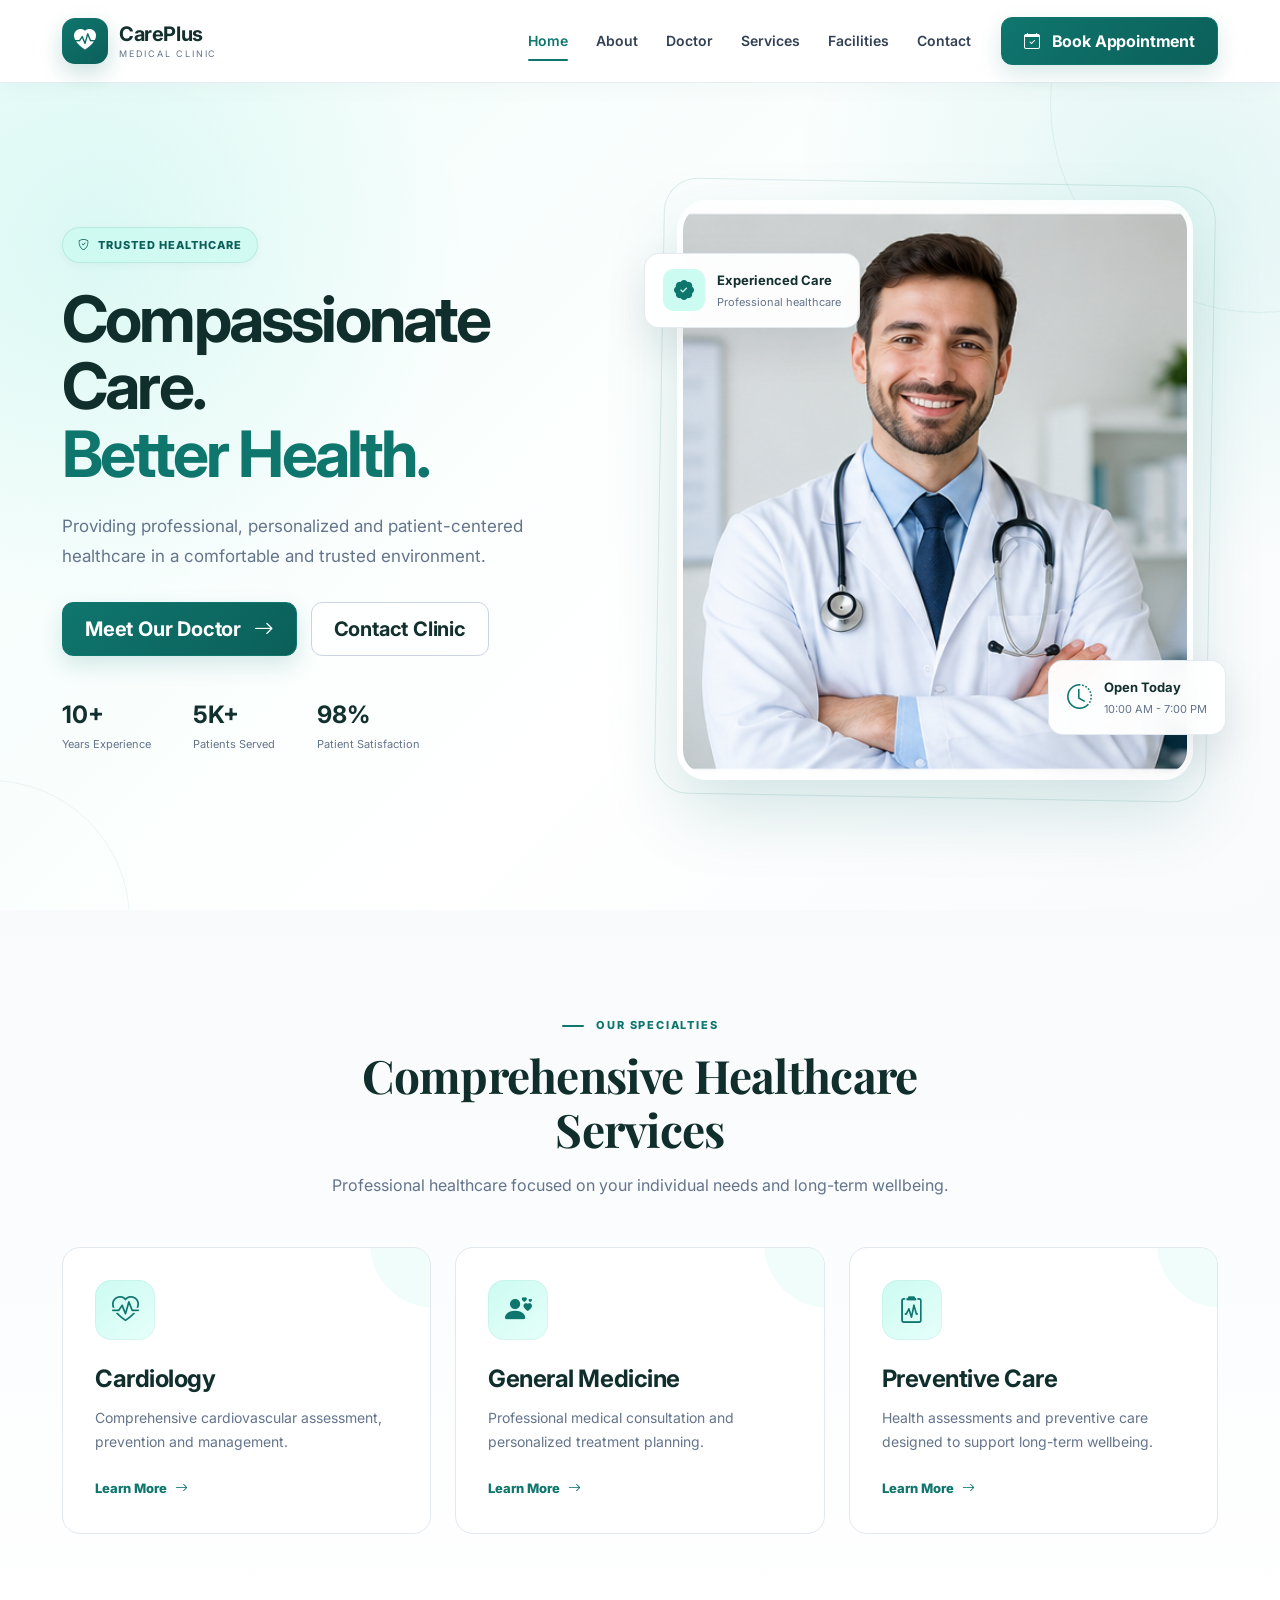
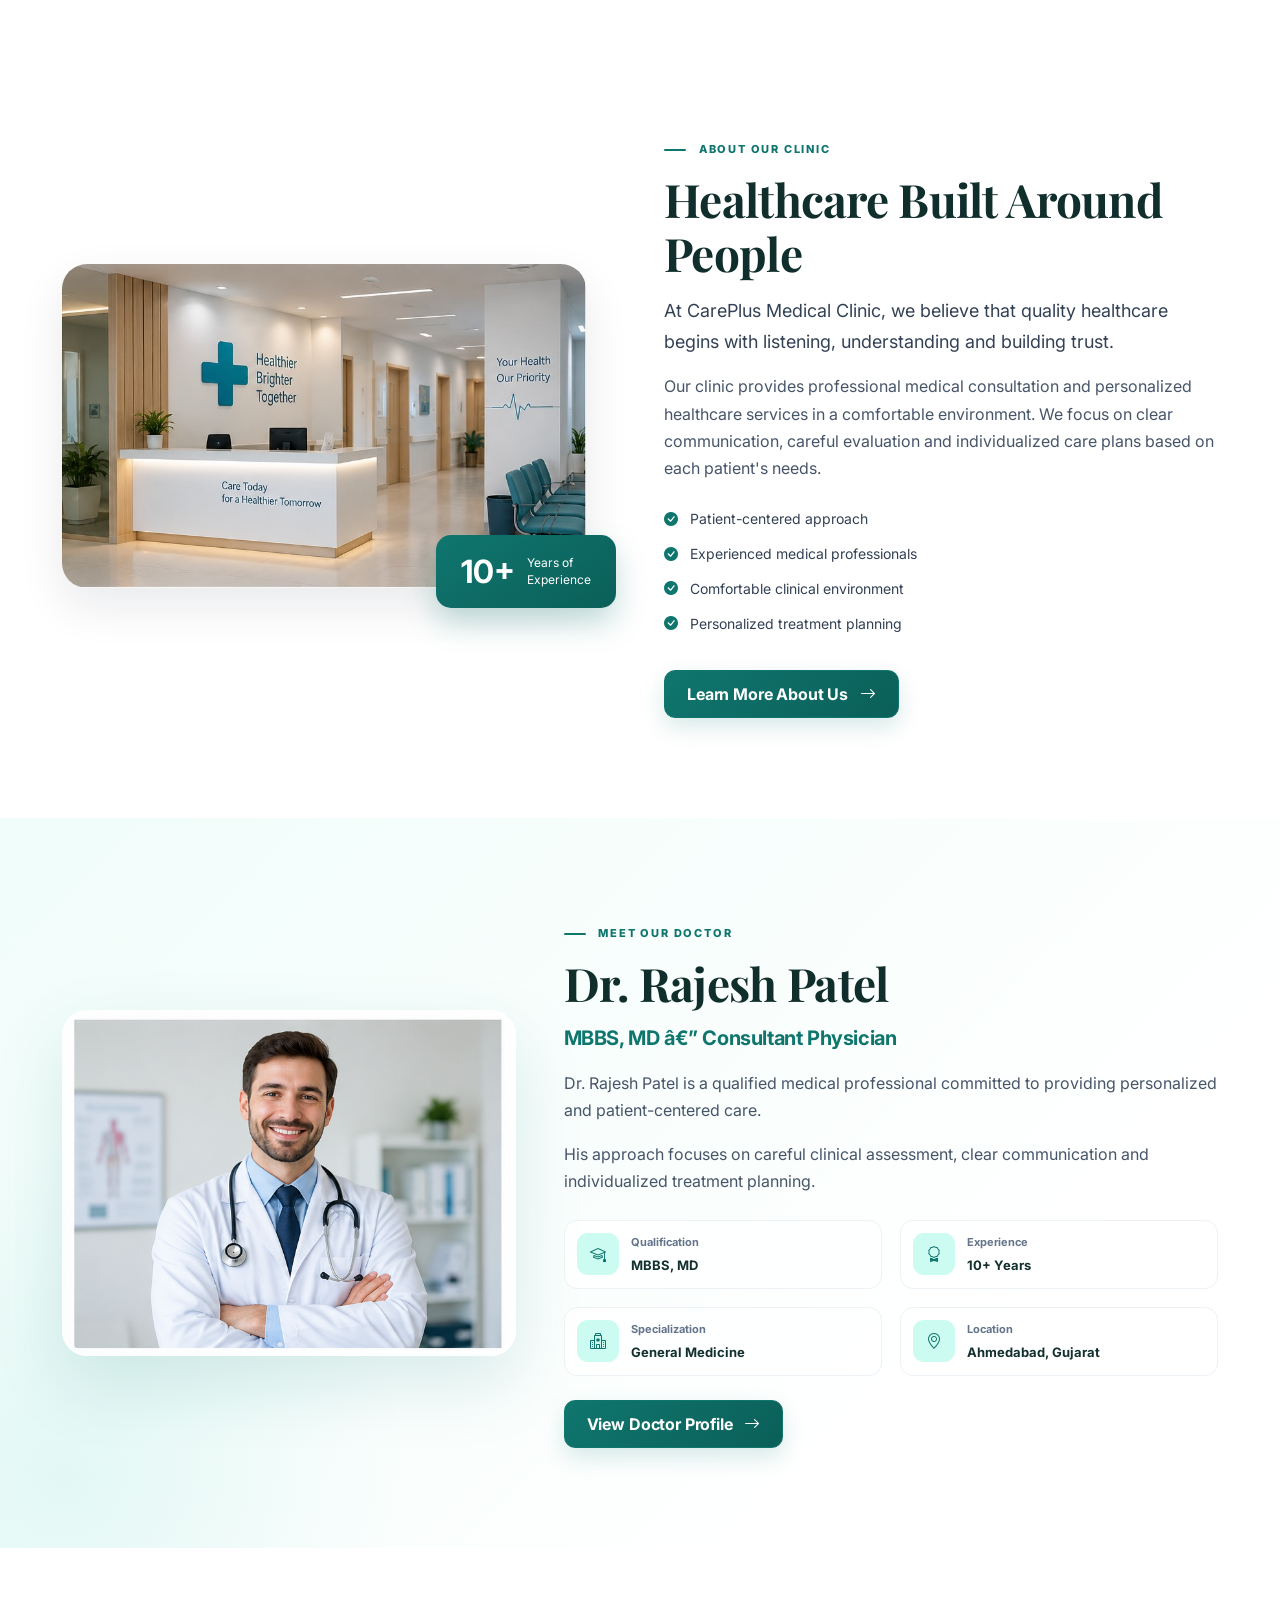
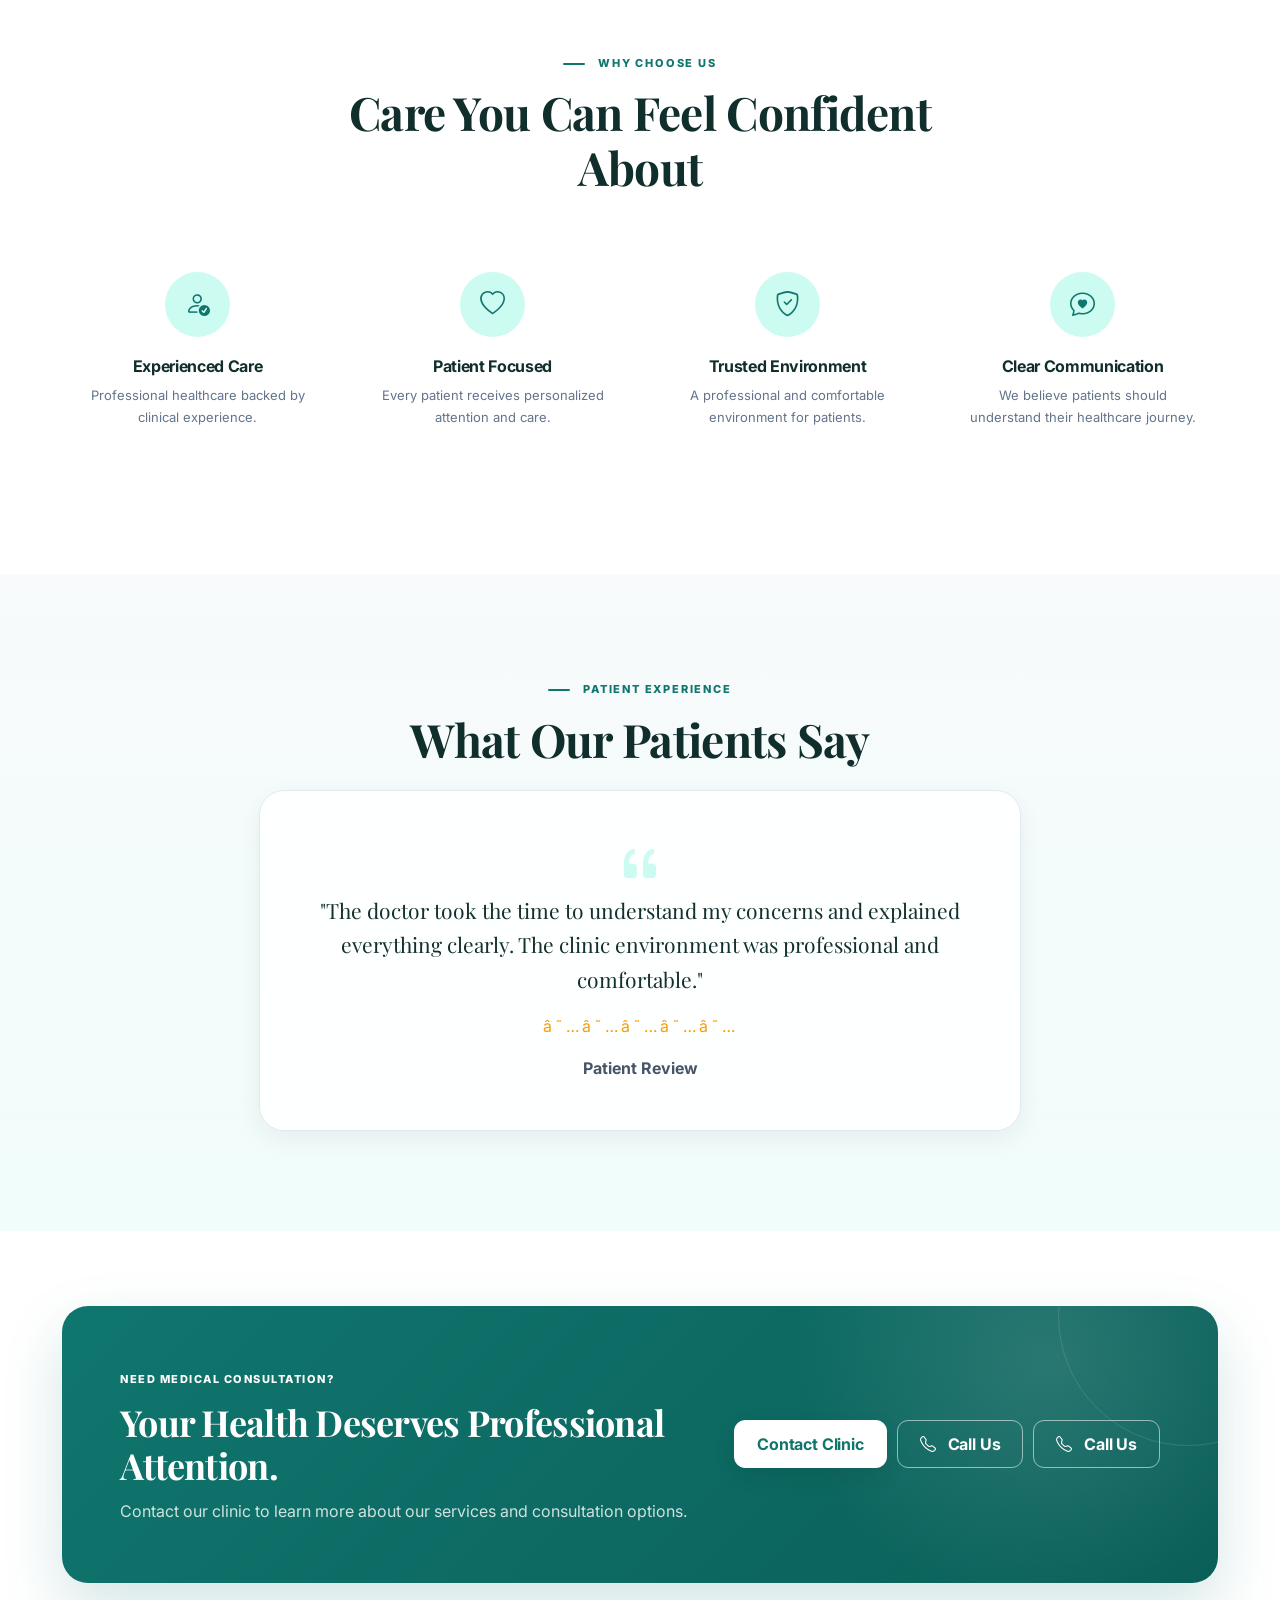
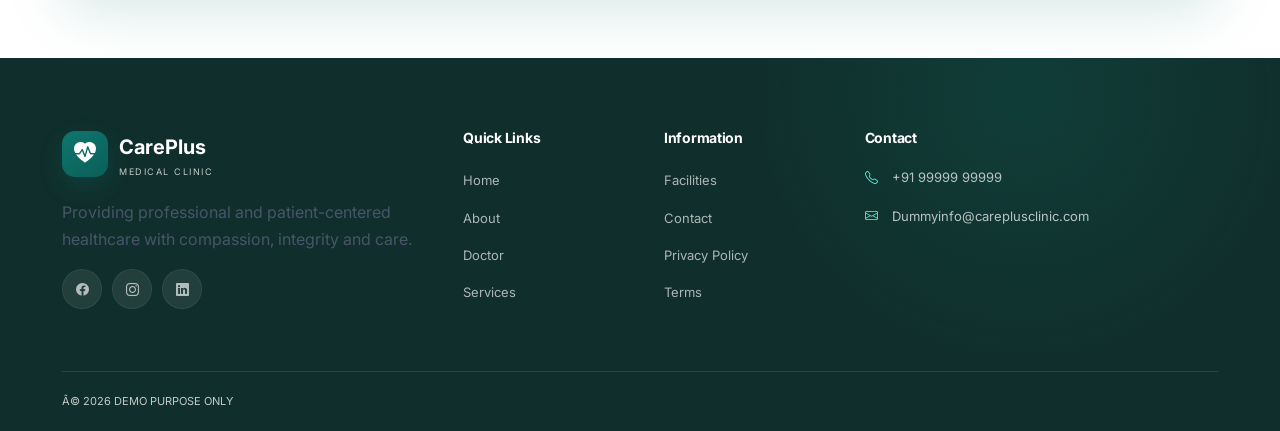
==== index.html @ 5ccd73b4 "Initial CarePlus clinic website" ====
﻿<!DOCTYPE html>
<html lang="en">
<head>
    <meta charset="UTF-8">
    <meta name="viewport" content="width=device-width, initial-scale=1.0">

    <title>CarePlus Clinic | Trusted Healthcare</title>

    <meta name="description"
          content="CarePlus Clinic provides professional, compassionate and patient-centered healthcare services.">

    <link rel="icon" href="images/favicon.png">
<link rel="stylesheet" href="css/style.css">
    <!-- Bootstrap -->
    <link href="https://cdn.jsdelivr.net/npm/bootstrap@5.3.3/dist/css/bootstrap.min.css"
          rel="stylesheet">

    <!-- Bootstrap Icons -->
    <link href="https://cdn.jsdelivr.net/npm/bootstrap-icons@1.11.3/font/bootstrap-icons.css"
          rel="stylesheet">

    <!-- Google Font -->
    <link rel="preconnect" href="https://fonts.googleapis.com">
    <link rel="preconnect" href="https://fonts.gstatic.com" crossorigin>

    <link href="https://fonts.googleapis.com/css2?family=Inter:wght@400;500;600;700;800&family=Playfair+Display:wght@500;600;700&display=swap"
          rel="stylesheet">

    <link rel="stylesheet" href="css/style.css">
</head>

<body>

<!-- ================= HEADER ================= -->

<header class="main-header">

    <nav class="navbar navbar-expand-lg navbar-light">

        <div class="container">

            <a class="navbar-brand d-flex align-items-center" href="index.html">

                <div class="brand-icon">
                    <i class="bi bi-heart-pulse-fill"></i>
                </div>

                <div class="brand-text">
                    <strong>CarePlus</strong>
                    <span>Medical Clinic</span>
                </div>

            </a>

            <button class="navbar-toggler"
                    type="button"
                    data-bs-toggle="collapse"
                    data-bs-target="#mainNavigation">

                <span class="navbar-toggler-icon"></span>

            </button>

            <div class="collapse navbar-collapse" id="mainNavigation">

                <ul class="navbar-nav ms-auto align-items-lg-center">

                    <li class="nav-item">
                        <a class="nav-link active" href="index.html">Home</a>
                    </li>

                    <li class="nav-item">
                        <a class="nav-link" href="about/about.html">About</a>
                    </li>

                    <li class="nav-item">
                        <a class="nav-link" href="doctor/doctor.html">Doctor</a>
                    </li>

                    <li class="nav-item">
                        <a class="nav-link" href="services/services.html">Services</a>
                    </li>

                    <li class="nav-item">
                        <a class="nav-link" href="facilities/facilities.html">Facilities</a>
                    </li>

                    <li class="nav-item">
                        <a class="nav-link" href="contact/contact.html">Contact</a>
                    </li>

                    <li class="nav-item ms-lg-3 mt-3 mt-lg-0">

                        <a href="contact/contact.html"
                           class="btn btn-primary-custom">

                            <i class="bi bi-calendar-check me-2"></i>
                            Book Appointment

                        </a>

                    </li>

                </ul>

            </div>

        </div>

    </nav>

</header>


<!-- ================= HERO ================= -->

<section class="hero-section">

    <div class="container">

        <div class="row align-items-center">

            <div class="col-lg-6">

                <div class="hero-content">

                    <span class="hero-label">
                        <i class="bi bi-shield-check me-2"></i>
                        Trusted Healthcare
                    </span>

                    <h1>
                        Compassionate Care.
                        <span>Better Health.</span>
                    </h1>

                    <p>
                        Providing professional, personalized and
                        patient-centered healthcare in a comfortable
                        and trusted environment.
                    </p>

                    <div class="hero-buttons">

                        <a href="doctor/doctor.html"
                           class="btn btn-primary-custom btn-lg">

                            Meet Our Doctor
                            <i class="bi bi-arrow-right ms-2"></i>

                        </a>

                        <a href="contact/contact.html"
                           class="btn btn-outline-custom btn-lg">

                            Contact Clinic

                        </a>

                    </div>

                    <div class="hero-trust">

                        <div>
                            <strong>10+</strong>
                            <span>Years Experience</span>
                        </div>

                        <div>
                            <strong>5K+</strong>
                            <span>Patients Served</span>
                        </div>

                        <div>
                            <strong>98%</strong>
                            <span>Patient Satisfaction</span>
                        </div>

                    </div>

                </div>

            </div>


            <div class="col-lg-6">

                <div class="hero-image-wrapper">

                    <img src="images/doctor.png"
                         alt="Doctor"
                         class="hero-doctor-image">

                    <div class="floating-card floating-card-one">

                        <div class="floating-icon">
                            <i class="bi bi-patch-check-fill"></i>
                        </div>

                        <div>
                            <strong>Experienced Care</strong>
                            <small>Professional healthcare</small>
                        </div>

                    </div>


                    <div class="floating-card floating-card-two">

                        <i class="bi bi-clock-history"></i>

                        <div>
                            <strong>Open Today</strong>
                            <small>10:00 AM - 7:00 PM</small>
                        </div>

                    </div>

                </div>

            </div>

        </div>

    </div>

</section>


<!-- ================= SPECIALTIES ================= -->

<section class="section-padding bg-light-custom">

    <div class="container">

        <div class="section-heading text-center">

            <span class="section-label">
                OUR SPECIALTIES
            </span>

            <h2>
                Comprehensive Healthcare Services
            </h2>

            <p>
                Professional healthcare focused on your individual
                needs and long-term wellbeing.
            </p>

        </div>


        <div class="row g-4 mt-4">

            <div class="col-md-6 col-lg-4">

                <div class="service-card">

                    <div class="service-icon">
                        <i class="bi bi-heart-pulse"></i>
                    </div>

                    <h4>Cardiology</h4>

                    <p>
                        Comprehensive cardiovascular assessment,
                        prevention and management.
                    </p>

                    <a href="services/services.html">
                        Learn More
                        <i class="bi bi-arrow-right"></i>
                    </a>

                </div>

            </div>


            <div class="col-md-6 col-lg-4">

                <div class="service-card">

                    <div class="service-icon">
                        <i class="bi bi-person-hearts"></i>
                    </div>

                    <h4>General Medicine</h4>

                    <p>
                        Professional medical consultation and
                        personalized treatment planning.
                    </p>

                    <a href="services/services.html">
                        Learn More
                        <i class="bi bi-arrow-right"></i>
                    </a>

                </div>

            </div>


            <div class="col-md-6 col-lg-4">

                <div class="service-card">

                    <div class="service-icon">
                        <i class="bi bi-clipboard2-pulse"></i>
                    </div>

                    <h4>Preventive Care</h4>

                    <p>
                        Health assessments and preventive care
                        designed to support long-term wellbeing.
                    </p>

                    <a href="services/services.html">
                        Learn More
                        <i class="bi bi-arrow-right"></i>
                    </a>

                </div>

            </div>

        </div>

    </div>

</section>


<!-- ================= ABOUT ================= -->

<section class="section-padding">

    <div class="container">

        <div class="row align-items-center g-5">

            <div class="col-lg-6">

                <div class="about-image-wrapper">

                    <img src="images/clinic.jpg"
                         alt="Clinic"
                         class="img-fluid rounded-custom">

                    <div class="experience-box">

                        <strong>10+</strong>

                        <span>
                            Years of
                            <br>
                            Experience
                        </span>

                    </div>

                </div>

            </div>


            <div class="col-lg-6">

                <span class="section-label">
                    ABOUT OUR CLINIC
                </span>

                <h2 class="section-title">
                    Healthcare Built Around
                    <span>People</span>
                </h2>

                <p class="lead-text">

                    At CarePlus Medical Clinic, we believe that
                    quality healthcare begins with listening,
                    understanding and building trust.

                </p>

                <p>

                    Our clinic provides professional medical
                    consultation and personalized healthcare
                    services in a comfortable environment.

                    We focus on clear communication, careful
                    evaluation and individualized care plans
                    based on each patient's needs.

                </p>


                <div class="check-list">

                    <div>
                        <i class="bi bi-check-circle-fill"></i>
                        Patient-centered approach
                    </div>

                    <div>
                        <i class="bi bi-check-circle-fill"></i>
                        Experienced medical professionals
                    </div>

                    <div>
                        <i class="bi bi-check-circle-fill"></i>
                        Comfortable clinical environment
                    </div>

                    <div>
                        <i class="bi bi-check-circle-fill"></i>
                        Personalized treatment planning
                    </div>

                </div>


                <a href="about/about.html"
                   class="btn btn-primary-custom mt-4">

                    Learn More About Us

                    <i class="bi bi-arrow-right ms-2"></i>

                </a>

            </div>

        </div>

    </div>

</section>


<!-- ================= DOCTOR ================= -->

<section class="section-padding doctor-home-section">

    <div class="container">

        <div class="row align-items-center g-5">

            <div class="col-lg-5">

                <img src="images/doctor.png"
                     alt="Doctor"
                     class="doctor-main-image">

            </div>


            <div class="col-lg-7">

                <span class="section-label">
                    MEET OUR DOCTOR
                </span>

                <h2 class="section-title">
                    Dr. Rajesh Patel
                </h2>

                <h5 class="doctor-designation">
                    MBBS, MD â€” Consultant Physician
                </h5>

                <p>

                    Dr. Rajesh Patel is a qualified medical
                    professional committed to providing
                    personalized and patient-centered care.

                </p>

                <p>

                    His approach focuses on careful clinical
                    assessment, clear communication and
                    individualized treatment planning.

                </p>


                <div class="doctor-info-grid">

                    <div>
                        <i class="bi bi-mortarboard"></i>

                        <div>
                            <strong>Qualification</strong>
                            <span>MBBS, MD</span>
                        </div>

                    </div>


                    <div>
                        <i class="bi bi-award"></i>

                        <div>
                            <strong>Experience</strong>
                            <span>10+ Years</span>
                        </div>

                    </div>


                    <div>
                        <i class="bi bi-hospital"></i>

                        <div>
                            <strong>Specialization</strong>
                            <span>General Medicine</span>
                        </div>

                    </div>


                    <div>
                        <i class="bi bi-geo-alt"></i>

                        <div>
                            <strong>Location</strong>
                            <span>Ahmedabad, Gujarat</span>
                        </div>

                    </div>

                </div>


                <a href="doctor/doctor.html"
                   class="btn btn-primary-custom mt-4">

                    View Doctor Profile

                    <i class="bi bi-arrow-right ms-2"></i>

                </a>

            </div>

        </div>

    </div>

</section>


<!-- ================= WHY CHOOSE US ================= -->

<section class="section-padding">

    <div class="container">

        <div class="section-heading text-center">

            <span class="section-label">
                WHY CHOOSE US
            </span>

            <h2>
                Care You Can Feel Confident About
            </h2>

        </div>


        <div class="row g-4 mt-4">

            <div class="col-md-6 col-lg-3">

                <div class="feature-card">

                    <div class="feature-icon">
                        <i class="bi bi-person-check"></i>
                    </div>

                    <h5>Experienced Care</h5>

                    <p>
                        Professional healthcare backed by
                        clinical experience.
                    </p>

                </div>

            </div>


            <div class="col-md-6 col-lg-3">

                <div class="feature-card">

                    <div class="feature-icon">
                        <i class="bi bi-heart"></i>
                    </div>

                    <h5>Patient Focused</h5>

                    <p>
                        Every patient receives personalized
                        attention and care.
                    </p>

                </div>

            </div>


            <div class="col-md-6 col-lg-3">

                <div class="feature-card">

                    <div class="feature-icon">
                        <i class="bi bi-shield-check"></i>
                    </div>

                    <h5>Trusted Environment</h5>

                    <p>
                        A professional and comfortable
                        environment for patients.
                    </p>

                </div>

            </div>


            <div class="col-md-6 col-lg-3">

                <div class="feature-card">

                    <div class="feature-icon">
                        <i class="bi bi-chat-heart"></i>
                    </div>

                    <h5>Clear Communication</h5>

                    <p>
                        We believe patients should understand
                        their healthcare journey.
                    </p>

                </div>

            </div>

        </div>

    </div>

</section>


<!-- ================= TESTIMONIAL ================= -->

<section class="testimonial-section section-padding">

    <div class="container">

        <div class="section-heading text-center">

            <span class="section-label">
                PATIENT EXPERIENCE
            </span>

            <h2>
                What Our Patients Say
            </h2>

        </div>


        <div class="row justify-content-center mt-4">

            <div class="col-lg-8">

                <div class="testimonial-card text-center">

                    <div class="quote-icon">
                        <i class="bi bi-quote"></i>
                    </div>

                    <p>

                        "The doctor took the time to understand
                        my concerns and explained everything
                        clearly. The clinic environment was
                        professional and comfortable."

                    </p>

                    <div class="stars">
                        â˜…â˜…â˜…â˜…â˜…
                    </div>

                    <strong>Patient Review</strong>

                </div>

            </div>

        </div>

    </div>

</section>


<!-- ================= CTA ================= -->

<section class="cta-section">

    <div class="container">

        <div class="cta-box">

            <div>

                <span>
                    NEED MEDICAL CONSULTATION?
                </span>

                <h2>
                    Your Health Deserves
                    Professional Attention.
                </h2>

                <p>
                    Contact our clinic to learn more about
                    our services and consultation options.
                </p>

            </div>


            <div class="cta-buttons">

                <a href="contact/contact.html"
                   class="btn btn-white">

                    Contact Clinic

                </a>

                <a href="tel:+91 9408782780"
                   class="btn btn-outline-white">

                    <i class="bi bi-telephone me-2"></i>

                    Call Us

                </a>
                  <a href="tel:+91 8128853062"
                   class="btn btn-outline-white">

                    <i class="bi bi-telephone me-2"></i>

                    Call Us

                </a>

            </div>

        </div>

    </div>

</section>


<!-- ================= FOOTER ================= -->

<footer class="footer">

    <div class="container">

        <div class="row g-5">

            <div class="col-lg-4">

                <div class="footer-brand">

                    <div class="brand-icon">
                        <i class="bi bi-heart-pulse-fill"></i>
                    </div>

                    <div>
                        <strong>CarePlus</strong>
                        <span>Medical Clinic</span>
                    </div>

                </div>

                <p>

                    Providing professional and
                    patient-centered healthcare with
                    compassion, integrity and care.

                </p>

                <div class="social-links">

                    <a href="#">
                        <i class="bi bi-facebook"></i>
                    </a>

                    <a href="#">
                        <i class="bi bi-instagram"></i>
                    </a>

                    <a href="#">
                        <i class="bi bi-linkedin"></i>
                    </a>

                </div>

            </div>


            <div class="col-6 col-lg-2">

                <h5>Quick Links</h5>

                <ul>

                    <li>
                        <a href="index.html">Home</a>
                    </li>

                    <li>
                        <a href="about/about.html">About</a>
                    </li>

                    <li>
                        <a href="doctor/doctor.html">Doctor</a>
                    </li>

                    <li>
                        <a href="services/services.html">Services</a>
                    </li>

                </ul>

            </div>


            <div class="col-6 col-lg-2">

                <h5>Information</h5>

                <ul>

                    <li>
                        <a href="facilities/facilities.html">Facilities</a>
                    </li>

                    <li>
                        <a href="contact/contact.html">Contact</a>
                    </li>

                    <li>
                        <a href="#">Privacy Policy</a>
                    </li>

                    <li>
                        <a href="#">Terms</a>
                    </li>

                </ul>

            </div>


            <div class="col-lg-4">

                <h5>Contact</h5>

                <div class="footer-contact">

                   

                    <p>
                        <i class="bi bi-telephone"></i>
                        +91 99999 99999
                    </p>

                    <p>
                        <i class="bi bi-envelope"></i>
                        Dummyinfo@careplusclinic.com
                    </p>

                </div>

            </div>

        </div>


        <div class="footer-bottom">

            <span>
                Â© <span id="currentYear"></span>
              DEMO PURPOSE ONLY
            </span>

         

        </div>

    </div>

</footer>


<button id="backToTop"
        class="back-to-top">

    <i class="bi bi-arrow-up"></i>

</button>


<script src="https://cdn.jsdelivr.net/npm/bootstrap@5.3.3/dist/js/bootstrap.bundle.min.js"></script>

<script src="js/main.js"></script>

</body>
</html>
---- css/style.css ----
/* =========================================================
   CAREPLUS MEDICAL CLINIC
   Premium Healthcare Website CSS
   IMPORTANT: Existing HTML IDs and classes are preserved.
   ========================================================= */

:root {
    --primary: #0f766e;
    --primary-dark: #0b5f59;
    --primary-deep: #083f3b;
    --primary-light: #ccfbf1;
    --primary-soft: #f0fdfa;

    --dark: #12302d;
    --heading: #102f2c;
    --text: #475569;
    --muted: #64748b;
    --white: #ffffff;
    --light: #f8fafc;

    --border: #e2e8f0;
    --border-light: #edf2f7;

    --success: #16a34a;
    --warning: #f59e0b;

    --shadow-xs: 0 2px 8px rgba(15, 23, 42, 0.04);
    --shadow-sm: 0 8px 24px rgba(15, 23, 42, 0.06);
    --shadow-md: 0 18px 45px rgba(15, 23, 42, 0.09);
    --shadow-lg: 0 28px 70px rgba(15, 118, 110, 0.14);

    --radius-sm: 12px;
    --radius: 18px;
    --radius-lg: 26px;
    --radius-xl: 32px;

    --transition: 0.3s cubic-bezier(0.22, 1, 0.36, 1);
}

/* =========================================================
   RESET
   ========================================================= */

*,
*::before,
*::after {
    margin: 0;
    padding: 0;
    box-sizing: border-box;
}

html {
    scroll-behavior: smooth;
    scroll-padding-top: 90px;
}

body {
    font-family: "Inter", sans-serif;
    color: var(--text);
    background: var(--white);
    line-height: 1.7;
    overflow-x: hidden;

    /* Elegant healthcare cursor.
       Browser falls back to the normal cursor if unsupported. */
    cursor: url("data:image/svg+xml,%3Csvg xmlns='http://www.w3.org/2000/svg' width='28' height='28' viewBox='0 0 28 28'%3E%3Cpath d='M5 3.5L21.5 15.8L14.4 17.2L18.7 24.2L15.4 26L11 18.7L6.5 24.1Z' fill='%230f766e' stroke='%23ffffff' stroke-width='1.5' stroke-linejoin='round'/%3E%3C/svg%3E") 5 3, auto;
}

body::selection {
    background: var(--primary);
    color: var(--white);
}

::selection {
    background: var(--primary);
    color: var(--white);
}

img {
    max-width: 100%;
    display: block;
}

a {
    text-decoration: none;
    color: inherit;
}

button,
a,
input,
textarea,
select {
    -webkit-tap-highlight-color: transparent;
}

button,
a,
.btn,
.nav-link,
.service-card,
.feature-card,
.social-links a,
.back-to-top,
.floating-card {
    cursor: pointer;
}

p {
    color: var(--text);
}

h1,
h2,
h3,
h4,
h5,
h6 {
    color: var(--heading);
    font-weight: 700;
    letter-spacing: -0.02em;
}

.container {
    max-width: 1180px;
}

.form-control,
.form-select {
    min-height: 50px;
    border: 1px solid var(--border);
    border-radius: 12px;
    padding: 12px 15px;
    color: var(--dark);
    background: #fff;
    box-shadow: var(--shadow-xs);
    transition: border-color var(--transition), box-shadow var(--transition), transform var(--transition);
}

.form-control:focus,
.form-select:focus {
    border-color: rgba(15, 118, 110, 0.65);
    box-shadow: 0 0 0 4px rgba(15, 118, 110, 0.10);
    outline: none;
}

.form-label {
    color: var(--dark);
    font-size: 13px;
    font-weight: 700;
    margin-bottom: 7px;
}

/* =========================================================
   HEADER
   ========================================================= */

.main-header {
    background: rgba(255, 255, 255, 0.90);
    border-bottom: 1px solid rgba(226, 232, 240, 0.8);
    position: sticky;
    top: 0;
    z-index: 1000;
    backdrop-filter: blur(18px);
    -webkit-backdrop-filter: blur(18px);
    box-shadow: 0 4px 24px rgba(15, 23, 42, 0.03);
}

.navbar {
    min-height: 82px;
    padding-top: 10px;
    padding-bottom: 10px;
}

.navbar-brand {
    color: var(--dark);
}

.brand-icon {
    width: 46px;
    height: 46px;
    background: linear-gradient(145deg, var(--primary), var(--primary-dark));
    color: var(--white);
    border-radius: 13px;
    display: flex;
    align-items: center;
    justify-content: center;
    font-size: 22px;
    margin-right: 11px;
    box-shadow: 0 9px 22px rgba(15, 118, 110, 0.22);
    transition: transform var(--transition), box-shadow var(--transition);
}

.navbar-brand:hover .brand-icon {
    transform: translateY(-2px) rotate(-3deg);
    box-shadow: 0 13px 28px rgba(15, 118, 110, 0.28);
}

.brand-text {
    display: flex;
    flex-direction: column;
    line-height: 1.1;
}

.brand-text strong {
    font-size: 20px;
    color: var(--dark);
    letter-spacing: -0.02em;
}

.brand-text span {
    font-size: 9px;
    text-transform: uppercase;
    letter-spacing: 1.8px;
    color: var(--muted);
    margin-top: 4px;
}

.nav-link {
    position: relative;
    color: #334155 !important;
    font-size: 14px;
    font-weight: 600;
    margin: 0 5px;
    padding: 10px 9px !important;
    transition: color var(--transition);
}

.nav-link::after {
    content: "";
    position: absolute;
    left: 9px;
    right: 9px;
    bottom: 2px;
    height: 2px;
    border-radius: 50px;
    background: var(--primary);
    transform: scaleX(0);
    transform-origin: center;
    transition: transform var(--transition);
}

.nav-link:hover,
.nav-link.active {
    color: var(--primary) !important;
}

.nav-link:hover::after,
.nav-link.active::after {
    transform: scaleX(1);
}

.navbar-toggler {
    border: 1px solid var(--border);
    border-radius: 10px;
    padding: 8px 10px;
    box-shadow: none !important;
}

.navbar-toggler:focus {
    box-shadow: 0 0 0 4px rgba(15, 118, 110, 0.10) !important;
}

/* =========================================================
   BUTTONS
   ========================================================= */

.btn {
    position: relative;
    overflow: hidden;
    border-radius: 11px;
    padding: 11px 22px;
    font-weight: 700;
    letter-spacing: -0.01em;
    transition: transform var(--transition), box-shadow var(--transition), background var(--transition), border-color var(--transition);
}

.btn::before {
    content: "";
    position: absolute;
    inset: 0;
    background: linear-gradient(120deg, transparent 25%, rgba(255,255,255,0.22), transparent 75%);
    transform: translateX(-120%);
    transition: transform 0.65s ease;
    pointer-events: none;
}

.btn:hover::before {
    transform: translateX(120%);
}

.btn-primary-custom {
    background: linear-gradient(135deg, var(--primary), var(--primary-dark));
    color: var(--white);
    border: 1px solid var(--primary);
    box-shadow: 0 9px 22px rgba(15, 118, 110, 0.16);
}

.btn-primary-custom:hover,
.btn-primary-custom:focus {
    background: linear-gradient(135deg, var(--primary-dark), var(--primary-deep));
    color: var(--white);
    transform: translateY(-3px);
    border-color: var(--primary-dark);
    box-shadow: 0 14px 30px rgba(15, 118, 110, 0.24);
}

.btn-outline-custom {
    border: 1px solid #cbd5e1;
    color: var(--dark);
    background: rgba(255, 255, 255, 0.85);
}

.btn-outline-custom:hover {
    border-color: var(--primary);
    color: var(--primary);
    background: var(--white);
    transform: translateY(-3px);
    box-shadow: var(--shadow-sm);
}

/* =========================================================
   HERO
   ========================================================= */

.hero-section {
    position: relative;
    background:
        radial-gradient(circle at 8% 20%, rgba(45, 212, 191, 0.12), transparent 27%),
        radial-gradient(circle at 92% 14%, rgba(20, 184, 166, 0.13), transparent 28%),
        linear-gradient(135deg, #f0fdfa 0%, #ffffff 58%, #f8fafc 100%);
    padding: 92px 0 105px;
    overflow: hidden;
}

.hero-section::before {
    content: "";
    position: absolute;
    width: 420px;
    height: 420px;
    border: 1px solid rgba(15, 118, 110, 0.08);
    border-radius: 50%;
    right: -190px;
    top: -190px;
}

.hero-section::after {
    content: "";
    position: absolute;
    width: 280px;
    height: 280px;
    border: 1px solid rgba(15, 118, 110, 0.07);
    border-radius: 50%;
    left: -150px;
    bottom: -150px;
}

.hero-content {
    position: relative;
    z-index: 2;
    padding-right: 30px;
}

.hero-label {
    display: inline-flex;
    align-items: center;
    background: rgba(204, 251, 241, 0.80);
    border: 1px solid rgba(15, 118, 110, 0.12);
    color: var(--primary-dark);
    padding: 8px 15px;
    border-radius: 50px;
    font-size: 11px;
    font-weight: 800;
    text-transform: uppercase;
    letter-spacing: 1px;
    margin-bottom: 22px;
    box-shadow: var(--shadow-xs);
}

.hero-content h1 {
    font-size: clamp(42px, 5vw, 66px);
    line-height: 1.05;
    letter-spacing: -2.8px;
    margin-bottom: 24px;
}

.hero-content h1 span {
    color: var(--primary);
    display: block;
}

.hero-content > p {
    font-size: 17px;
    max-width: 560px;
    color: #64748b;
    line-height: 1.8;
}

.hero-buttons {
    display: flex;
    gap: 14px;
    flex-wrap: wrap;
    margin-top: 30px;
}

.hero-trust {
    display: flex;
    gap: 42px;
    margin-top: 45px;
}

.hero-trust div {
    display: flex;
    flex-direction: column;
}

.hero-trust strong {
    font-size: 24px;
    color: var(--dark);
    line-height: 1.2;
}

.hero-trust span {
    font-size: 11px;
    color: var(--muted);
    margin-top: 5px;
}

/* =========================================================
   HERO IMAGE
   ========================================================= */

.hero-image-wrapper {
    position: relative;
    padding: 25px;
    z-index: 2;
}

.hero-image-wrapper::before {
    content: "";
    position: absolute;
    inset: 7px;
    border: 1px solid rgba(15, 118, 110, 0.13);
    border-radius: 34px;
    transform: rotate(1deg);
    pointer-events: none;
}

.hero-doctor-image {
    position: relative;
    width: 100%;
    height: 580px;
    object-fit: cover;
    border-radius: 30px;
    box-shadow: 0 30px 70px rgba(15, 118, 110, 0.18);
    border: 6px solid rgba(255, 255, 255, 0.85);
    transition: transform 0.7s cubic-bezier(0.22, 1, 0.36, 1), box-shadow var(--transition);
}

.hero-image-wrapper:hover .hero-doctor-image {
    transform: translateY(-5px) scale(1.008);
    box-shadow: 0 36px 82px rgba(15, 118, 110, 0.22);
}

.floating-card {
    position: absolute;
    background: rgba(255, 255, 255, 0.94);
    border: 1px solid rgba(226, 232, 240, 0.9);
    border-radius: 15px;
    padding: 15px 18px;
    display: flex;
    align-items: center;
    gap: 12px;
    box-shadow: var(--shadow-md);
    backdrop-filter: blur(14px);
    -webkit-backdrop-filter: blur(14px);
    transition: transform var(--transition), box-shadow var(--transition);
}

.floating-card:hover {
    transform: translateY(-5px);
    box-shadow: var(--shadow-lg);
}

.floating-card strong {
    display: block;
    color: var(--dark);
    font-size: 13px;
}

.floating-card small {
    display: block;
    color: var(--muted);
    font-size: 11px;
    margin-top: 2px;
}

.floating-icon {
    width: 42px;
    height: 42px;
    flex: 0 0 42px;
    border-radius: 11px;
    background: var(--primary-light);
    color: var(--primary);
    display: flex;
    align-items: center;
    justify-content: center;
    font-size: 20px;
}

.floating-card-two i {
    font-size: 25px;
    color: var(--primary);
}

.floating-card-one {
    left: -8px;
    top: 78px;
}

.floating-card-two {
    right: -8px;
    bottom: 70px;
}

/* =========================================================
   SECTIONS
   ========================================================= */

.section-padding {
    padding: 100px 0;
}

.bg-light-custom {
    background:
        linear-gradient(180deg, #f8fafc 0%, #ffffff 100%);
}

.section-heading {
    max-width: 700px;
    margin: auto;
}

.section-label {
    position: relative;
    color: var(--primary);
    font-size: 11px;
    font-weight: 800;
    letter-spacing: 1.8px;
    display: inline-block;
    margin-bottom: 13px;
}

.section-label::before {
    content: "";
    display: inline-block;
    vertical-align: middle;
    width: 22px;
    height: 2px;
    border-radius: 10px;
    background: var(--primary);
    margin-right: 9px;
}

.section-heading h2,
.section-title {
    font-family: "Playfair Display", serif;
    font-size: clamp(32px, 4vw, 46px);
    line-height: 1.18;
    margin-bottom: 16px;
    letter-spacing: -0.7px;
}

.section-heading p {
    max-width: 620px;
    margin: auto;
    color: var(--muted);
}

/* =========================================================
   SERVICE CARDS
   ========================================================= */

.service-card {
    position: relative;
    background: rgba(255, 255, 255, 0.92);
    padding: 32px;
    border: 1px solid var(--border);
    border-radius: var(--radius);
    height: 100%;
    overflow: hidden;
    transition: transform var(--transition), border-color var(--transition), box-shadow var(--transition);
}

.service-card::before {
    content: "";
    position: absolute;
    width: 130px;
    height: 130px;
    border-radius: 50%;
    background: var(--primary-soft);
    right: -70px;
    top: -70px;
    transition: transform 0.6s ease;
}

.service-card:hover {
    transform: translateY(-8px);
    border-color: rgba(15, 118, 110, 0.22);
    box-shadow: var(--shadow-md);
}

.service-card:hover::before {
    transform: scale(1.35);
}

.service-icon {
    position: relative;
    z-index: 1;
    width: 60px;
    height: 60px;
    border-radius: 16px;
    display: flex;
    align-items: center;
    justify-content: center;
    background: linear-gradient(145deg, #ccfbf1, #e6fffa);
    color: var(--primary);
    font-size: 27px;
    margin-bottom: 25px;
    box-shadow: inset 0 0 0 1px rgba(15, 118, 110, 0.06);
    transition: transform var(--transition), background var(--transition);
}

.service-card:hover .service-icon {
    transform: translateY(-3px) rotate(-3deg);
    background: var(--primary);
    color: var(--white);
}

.service-card h4 {
    position: relative;
    margin-bottom: 12px;
}

.service-card p {
    position: relative;
    font-size: 14px;
    margin-bottom: 20px;
    color: var(--muted);
}

.service-card a {
    position: relative;
    color: var(--primary);
    font-size: 13px;
    font-weight: 800;
}

.service-card a i {
    margin-left: 5px;
    transition: transform var(--transition);
}

.service-card a:hover i {
    transform: translateX(4px);
}

/* Facility page image cards */
.service-card.p-0 > img {
    width: 100%;
    height: 335px;
    object-fit: cover;
    transition: transform 0.7s cubic-bezier(0.22, 1, 0.36, 1);
}

.service-card.p-0:hover > img {
    transform: scale(1.035);
}

/* =========================================================
   ABOUT
   ========================================================= */

.about-image-wrapper {
    position: relative;
    padding-right: 30px;
}

.rounded-custom {
    border-radius: 25px;
}

.about-image-wrapper img {
    box-shadow: var(--shadow-md);
}

.experience-box {
    position: absolute;
    bottom: -20px;
    right: 0;
    background: linear-gradient(145deg, var(--primary), var(--primary-dark));
    color: var(--white);
    padding: 20px 25px;
    border-radius: 15px;
    display: flex;
    align-items: center;
    gap: 12px;
    box-shadow: 0 15px 30px rgba(15, 118, 110, 0.25);
}

.experience-box strong {
    font-size: 32px;
    line-height: 1;
}

.experience-box span {
    font-size: 12px;
    line-height: 1.4;
}

.lead-text {
    font-size: 18px;
    color: #334155;
}

.check-list {
    margin-top: 25px;
    padding-left: 0;
}

.check-list div,
.check-list li {
    position: relative;
    margin-bottom: 11px;
    font-size: 14px;
    color: #334155;
    list-style: none;
}

.check-list i {
    color: var(--primary);
    margin-right: 8px;
}

/* =========================================================
   DOCTOR
   ========================================================= */

.doctor-home-section {
    position: relative;
    background:
        radial-gradient(circle at 5% 90%, rgba(20, 184, 166, 0.09), transparent 25%),
        linear-gradient(135deg, #f0fdfa 0%, #ffffff 75%);
}

.doctor-main-image {
    width: 100%;
    max-height: 550px;
    object-fit: cover;
    border-radius: 25px;
    border: 5px solid rgba(255,255,255,0.85);
    box-shadow: var(--shadow-lg);
}

.doctor-designation {
    color: var(--primary);
    margin-bottom: 20px;
    font-weight: 700;
}

.doctor-info-grid {
    display: grid;
    grid-template-columns: 1fr 1fr;
    gap: 18px;
    margin-top: 25px;
}

.doctor-info-grid > div {
    display: flex;
    align-items: center;
    gap: 12px;
    padding: 12px;
    border: 1px solid var(--border-light);
    background: rgba(255,255,255,0.75);
    border-radius: 13px;
    transition: transform var(--transition), box-shadow var(--transition);
}

.doctor-info-grid > div:hover {
    transform: translateY(-3px);
    box-shadow: var(--shadow-sm);
}

.doctor-info-grid i {
    width: 42px;
    height: 42px;
    flex: 0 0 42px;
    display: flex;
    align-items: center;
    justify-content: center;
    background: var(--primary-light);
    border-radius: 11px;
    color: var(--primary);
}

.doctor-info-grid strong,
.doctor-info-grid span {
    display: block;
}

.doctor-info-grid strong {
    font-size: 11px;
    color: var(--muted);
    margin-bottom: 2px;
}

.doctor-info-grid span {
    font-size: 13px;
    color: var(--dark);
    font-weight: 700;
}

/* =========================================================
   FEATURES
   ========================================================= */

.feature-card {
    position: relative;
    text-align: center;
    padding: 30px 22px;
    border-radius: var(--radius);
    transition: transform var(--transition), background var(--transition), box-shadow var(--transition);
}

.feature-card:hover {
    background: var(--white);
    transform: translateY(-7px);
    box-shadow: var(--shadow-sm);
}

.feature-icon {
    width: 65px;
    height: 65px;
    margin: auto auto 20px;
    display: flex;
    align-items: center;
    justify-content: center;
    background: var(--primary-light);
    color: var(--primary);
    border-radius: 50%;
    font-size: 25px;
    transition: transform var(--transition), background var(--transition), color var(--transition);
}

.feature-card:hover .feature-icon {
    transform: scale(1.08) rotate(-4deg);
    background: var(--primary);
    color: var(--white);
}

.feature-card h5 {
    font-size: 16px;
}

.feature-card p {
    font-size: 13px;
    color: var(--muted);
}

/* =========================================================
   TESTIMONIAL
   ========================================================= */

.testimonial-section {
    background:
        linear-gradient(180deg, #f8fafc 0%, #f0fdfa 100%);
}

.testimonial-card {
    position: relative;
    background: rgba(255,255,255,0.95);
    padding: 48px;
    border-radius: 25px;
    border: 1px solid var(--border);
    box-shadow: var(--shadow-sm);
}

.quote-icon {
    font-size: 52px;
    color: var(--primary-light);
    line-height: 1;
}

.testimonial-card p {
    font-family: "Playfair Display", serif;
    font-size: 21px;
    line-height: 1.65;
    color: var(--dark);
}

.stars {
    color: #f59e0b;
    letter-spacing: 3px;
    margin: 15px 0;
}

/* =========================================================
   CTA
   ========================================================= */

.cta-section {
    padding: 75px 0;
}

.cta-box {
    position: relative;
    overflow: hidden;
    background:
        radial-gradient(circle at 85% 20%, rgba(255,255,255,0.12), transparent 25%),
        linear-gradient(135deg, var(--primary), var(--primary-dark));
    color: var(--white);
    padding: 58px;
    border-radius: var(--radius-lg);
    display: flex;
    align-items: center;
    justify-content: space-between;
    gap: 30px;
    box-shadow: 0 25px 60px rgba(15, 118, 110, 0.18);
}

.cta-box::before {
    content: "";
    position: absolute;
    width: 260px;
    height: 260px;
    border: 1px solid rgba(255,255,255,0.12);
    border-radius: 50%;
    right: -100px;
    top: -120px;
}

.cta-box > * {
    position: relative;
    z-index: 1;
}

.cta-box span {
    font-size: 11px;
    font-weight: 800;
    letter-spacing: 1.5px;
}

.cta-box h2 {
    color: var(--white);
    font-family: "Playfair Display", serif;
    font-size: 36px;
    margin: 10px 0;
}

.cta-box p {
    color: rgba(255,255,255,0.80);
    margin-bottom: 0;
}

.cta-buttons {
    display: flex;
    gap: 10px;
    flex-shrink: 0;
}

.btn-white {
    background: var(--white);
    color: var(--primary);
    border: 1px solid var(--white);
    box-shadow: 0 8px 22px rgba(0,0,0,0.08);
}

.btn-white:hover {
    background: #f8fafc;
    color: var(--primary-dark);
    transform: translateY(-3px);
}

.btn-outline-white {
    color: var(--white);
    border: 1px solid rgba(255,255,255,0.55);
    background: transparent;
}

.btn-outline-white:hover {
    background: var(--white);
    color: var(--primary);
    border-color: var(--white);
    transform: translateY(-3px);
}

/* =========================================================
   FOOTER
   ========================================================= */

.footer {
    position: relative;
    background:
        radial-gradient(circle at 80% 10%, rgba(20,184,166,0.10), transparent 25%),
        #102f2c;
    color: rgba(255,255,255,0.75);
    padding: 72px 0 0;
}

.footer-brand {
    display: flex;
    align-items: center;
    margin-bottom: 20px;
}

.footer-brand strong {
    display: block;
    color: var(--white);
    font-size: 20px;
}

.footer-brand span {
    display: block;
    font-size: 9px;
    text-transform: uppercase;
    letter-spacing: 1.5px;
}

.footer h5 {
    color: var(--white);
    font-size: 14px;
    margin-bottom: 20px;
}

.footer ul {
    list-style: none;
    padding: 0;
}

.footer li {
    margin-bottom: 10px;
}

.footer a {
    color: rgba(255,255,255,0.65);
    font-size: 13px;
    transition: color var(--transition), transform var(--transition);
}

.footer a:hover {
    color: var(--white);
}

.social-links {
    display: flex;
    gap: 10px;
}

.social-links a {
    width: 40px;
    height: 40px;
    display: flex;
    align-items: center;
    justify-content: center;
    border-radius: 50%;
    background: rgba(255,255,255,0.08);
    border: 1px solid rgba(255,255,255,0.06);
    transition: transform var(--transition), background var(--transition);
}

.social-links a:hover {
    transform: translateY(-4px);
    background: var(--primary);
}

.footer-contact p {
    color: rgba(255,255,255,0.70);
    font-size: 13px;
}

.footer-contact i {
    color: #5eead4;
    margin-right: 10px;
}

.footer-bottom {
    margin-top: 50px;
    padding: 20px 0;
    border-top: 1px solid rgba(255,255,255,0.10);
    display: flex;
    justify-content: space-between;
    gap: 20px;
    font-size: 11px;
}

/* =========================================================
   BACK TO TOP
   ========================================================= */

.back-to-top {
    position: fixed;
    right: 25px;
    bottom: 25px;
    width: 46px;
    height: 46px;
    border: none;
    border-radius: 50%;
    background: linear-gradient(145deg, var(--primary), var(--primary-dark));
    color: var(--white);
    display: none;
    align-items: center;
    justify-content: center;
    box-shadow: 0 12px 28px rgba(15, 118, 110, 0.28);
    z-index: 999;
    transition: transform var(--transition), box-shadow var(--transition);
}

.back-to-top:hover {
    transform: translateY(-4px);
    box-shadow: 0 17px 34px rgba(15, 118, 110, 0.34);
}

.back-to-top.show {
    display: flex;
}

/* =========================================================
   ACCESSIBILITY / FOCUS
   ========================================================= */

a:focus-visible,
button:focus-visible,
.btn:focus-visible,
input:focus-visible,
textarea:focus-visible,
select:focus-visible {
    outline: 3px solid rgba(20, 184, 166, 0.30);
    outline-offset: 3px;
}

/* =========================================================
   SMOOTH SCROLLBAR
   ========================================================= */

::-webkit-scrollbar {
    width: 9px;
}

::-webkit-scrollbar-track {
    background: #f1f5f9;
}

::-webkit-scrollbar-thumb {
    background: #99d8d0;
    border-radius: 20px;
}

::-webkit-scrollbar-thumb:hover {
    background: var(--primary);
}

/* =========================================================
   RESPONSIVE
   ========================================================= */

@media (max-width: 991px) {

    .navbar {
        min-height: 74px;
    }

    .navbar-collapse {
        background: rgba(255,255,255,0.98);
        margin-top: 12px;
        padding: 10px 8px 15px;
        border: 1px solid var(--border);
        border-radius: 15px;
        box-shadow: var(--shadow-md);
    }

    .nav-link {
        padding: 11px 12px !important;
    }

    .nav-link::after {
        left: 12px;
        right: auto;
        width: 22px;
    }

    .hero-section {
        padding: 68px 0 78px;
    }

    .hero-content {
        padding-right: 0;
        margin-bottom: 45px;
    }

    .hero-image-wrapper {
        padding: 15px;
    }

    .hero-doctor-image {
        height: 500px;
    }

    .floating-card-one {
        left: 0;
    }

    .floating-card-two {
        right: 0;
    }

    .cta-box {
        flex-direction: column;
        align-items: flex-start;
    }

    .section-padding {
        padding: 82px 0;
    }
}

@media (max-width: 767px) {

    .section-padding {
        padding: 68px 0;
    }

    .hero-content h1 {
        font-size: 43px;
        letter-spacing: -1.8px;
    }

    .hero-content > p {
        font-size: 15px;
    }

    .hero-trust {
        gap: 20px;
    }

    .hero-trust strong {
        font-size: 20px;
    }

    .hero-trust span {
        font-size: 9px;
    }

    .hero-doctor-image {
        height: 420px;
    }

    .floating-card {
        padding: 12px 14px;
    }

    .floating-card-one {
        top: 55px;
    }

    .floating-card-two {
        bottom: 45px;
    }

    .doctor-info-grid {
        grid-template-columns: 1fr;
    }

    .service-card.p-0 > img {
        height: 270px;
    }

    .cta-box {
        padding: 38px 26px;
        border-radius: 22px;
    }

    .cta-box h2 {
        font-size: 29px;
    }

    .cta-buttons {
        width: 100%;
        flex-direction: column;
    }

    .cta-buttons .btn {
        width: 100%;
    }

    .testimonial-card {
        padding: 32px 24px;
    }

    .testimonial-card p {
        font-size: 18px;
    }

    .footer-bottom {
        flex-direction: column;
    }

    .about-image-wrapper {
        padding-right: 12px;
    }
}

@media (max-width: 480px) {

    .container {
        padding-left: 18px;
        padding-right: 18px;
    }

    .hero-section {
        padding: 55px 0 65px;
    }

    .hero-content h1 {
        font-size: 38px;
    }

    .hero-buttons {
        flex-direction: column;
    }

    .hero-buttons .btn {
        width: 100%;
    }

    .hero-trust {
        justify-content: space-between;
        gap: 10px;
    }

    .hero-image-wrapper {
        padding: 8px;
    }

    .hero-doctor-image {
        height: 360px;
        border-radius: 23px;
    }

    .floating-card strong {
        font-size: 11px;
    }

    .floating-card small {
        font-size: 9px;
    }

    .floating-icon {
        width: 36px;
        height: 36px;
        flex-basis: 36px;
        font-size: 16px;
    }

    .floating-card-two i {
        font-size: 20px;
    }

    .experience-box {
        right: -2px;
        padding: 16px 18px;
    }

    .experience-box strong {
        font-size: 26px;
    }

    .experience-box span {
        font-size: 10px;
    }
}

/* =========================================================
   REDUCE MOTION FOR USERS WHO PREFER IT
   ========================================================= */

@media (prefers-reduced-motion: reduce) {

    html {
        scroll-behavior: auto;
    }

    *,
    *::before,
    *::after {
        animation-duration: 0.01ms !important;
        animation-iteration-count: 1 !important;
        transition-duration: 0.01ms !important;
    }
}
---- css/style.css ----
/* =========================================================
   CAREPLUS MEDICAL CLINIC
   Premium Healthcare Website CSS
   IMPORTANT: Existing HTML IDs and classes are preserved.
   ========================================================= */

:root {
    --primary: #0f766e;
    --primary-dark: #0b5f59;
    --primary-deep: #083f3b;
    --primary-light: #ccfbf1;
    --primary-soft: #f0fdfa;

    --dark: #12302d;
    --heading: #102f2c;
    --text: #475569;
    --muted: #64748b;
    --white: #ffffff;
    --light: #f8fafc;

    --border: #e2e8f0;
    --border-light: #edf2f7;

    --success: #16a34a;
    --warning: #f59e0b;

    --shadow-xs: 0 2px 8px rgba(15, 23, 42, 0.04);
    --shadow-sm: 0 8px 24px rgba(15, 23, 42, 0.06);
    --shadow-md: 0 18px 45px rgba(15, 23, 42, 0.09);
    --shadow-lg: 0 28px 70px rgba(15, 118, 110, 0.14);

    --radius-sm: 12px;
    --radius: 18px;
    --radius-lg: 26px;
    --radius-xl: 32px;

    --transition: 0.3s cubic-bezier(0.22, 1, 0.36, 1);
}

/* =========================================================
   RESET
   ========================================================= */

*,
*::before,
*::after {
    margin: 0;
    padding: 0;
    box-sizing: border-box;
}

html {
    scroll-behavior: smooth;
    scroll-padding-top: 90px;
}

body {
    font-family: "Inter", sans-serif;
    color: var(--text);
    background: var(--white);
    line-height: 1.7;
    overflow-x: hidden;

    /* Elegant healthcare cursor.
       Browser falls back to the normal cursor if unsupported. */
    cursor: url("data:image/svg+xml,%3Csvg xmlns='http://www.w3.org/2000/svg' width='28' height='28' viewBox='0 0 28 28'%3E%3Cpath d='M5 3.5L21.5 15.8L14.4 17.2L18.7 24.2L15.4 26L11 18.7L6.5 24.1Z' fill='%230f766e' stroke='%23ffffff' stroke-width='1.5' stroke-linejoin='round'/%3E%3C/svg%3E") 5 3, auto;
}

body::selection {
    background: var(--primary);
    color: var(--white);
}

::selection {
    background: var(--primary);
    color: var(--white);
}

img {
    max-width: 100%;
    display: block;
}

a {
    text-decoration: none;
    color: inherit;
}

button,
a,
input,
textarea,
select {
    -webkit-tap-highlight-color: transparent;
}

button,
a,
.btn,
.nav-link,
.service-card,
.feature-card,
.social-links a,
.back-to-top,
.floating-card {
    cursor: pointer;
}

p {
    color: var(--text);
}

h1,
h2,
h3,
h4,
h5,
h6 {
    color: var(--heading);
    font-weight: 700;
    letter-spacing: -0.02em;
}

.container {
    max-width: 1180px;
}

.form-control,
.form-select {
    min-height: 50px;
    border: 1px solid var(--border);
    border-radius: 12px;
    padding: 12px 15px;
    color: var(--dark);
    background: #fff;
    box-shadow: var(--shadow-xs);
    transition: border-color var(--transition), box-shadow var(--transition), transform var(--transition);
}

.form-control:focus,
.form-select:focus {
    border-color: rgba(15, 118, 110, 0.65);
    box-shadow: 0 0 0 4px rgba(15, 118, 110, 0.10);
    outline: none;
}

.form-label {
    color: var(--dark);
    font-size: 13px;
    font-weight: 700;
    margin-bottom: 7px;
}

/* =========================================================
   HEADER
   ========================================================= */

.main-header {
    background: rgba(255, 255, 255, 0.90);
    border-bottom: 1px solid rgba(226, 232, 240, 0.8);
    position: sticky;
    top: 0;
    z-index: 1000;
    backdrop-filter: blur(18px);
    -webkit-backdrop-filter: blur(18px);
    box-shadow: 0 4px 24px rgba(15, 23, 42, 0.03);
}

.navbar {
    min-height: 82px;
    padding-top: 10px;
    padding-bottom: 10px;
}

.navbar-brand {
    color: var(--dark);
}

.brand-icon {
    width: 46px;
    height: 46px;
    background: linear-gradient(145deg, var(--primary), var(--primary-dark));
    color: var(--white);
    border-radius: 13px;
    display: flex;
    align-items: center;
    justify-content: center;
    font-size: 22px;
    margin-right: 11px;
    box-shadow: 0 9px 22px rgba(15, 118, 110, 0.22);
    transition: transform var(--transition), box-shadow var(--transition);
}

.navbar-brand:hover .brand-icon {
    transform: translateY(-2px) rotate(-3deg);
    box-shadow: 0 13px 28px rgba(15, 118, 110, 0.28);
}

.brand-text {
    display: flex;
    flex-direction: column;
    line-height: 1.1;
}

.brand-text strong {
    font-size: 20px;
    color: var(--dark);
    letter-spacing: -0.02em;
}

.brand-text span {
    font-size: 9px;
    text-transform: uppercase;
    letter-spacing: 1.8px;
    color: var(--muted);
    margin-top: 4px;
}

.nav-link {
    position: relative;
    color: #334155 !important;
    font-size: 14px;
    font-weight: 600;
    margin: 0 5px;
    padding: 10px 9px !important;
    transition: color var(--transition);
}

.nav-link::after {
    content: "";
    position: absolute;
    left: 9px;
    right: 9px;
    bottom: 2px;
    height: 2px;
    border-radius: 50px;
    background: var(--primary);
    transform: scaleX(0);
    transform-origin: center;
    transition: transform var(--transition);
}

.nav-link:hover,
.nav-link.active {
    color: var(--primary) !important;
}

.nav-link:hover::after,
.nav-link.active::after {
    transform: scaleX(1);
}

.navbar-toggler {
    border: 1px solid var(--border);
    border-radius: 10px;
    padding: 8px 10px;
    box-shadow: none !important;
}

.navbar-toggler:focus {
    box-shadow: 0 0 0 4px rgba(15, 118, 110, 0.10) !important;
}

/* =========================================================
   BUTTONS
   ========================================================= */

.btn {
    position: relative;
    overflow: hidden;
    border-radius: 11px;
    padding: 11px 22px;
    font-weight: 700;
    letter-spacing: -0.01em;
    transition: transform var(--transition), box-shadow var(--transition), background var(--transition), border-color var(--transition);
}

.btn::before {
    content: "";
    position: absolute;
    inset: 0;
    background: linear-gradient(120deg, transparent 25%, rgba(255,255,255,0.22), transparent 75%);
    transform: translateX(-120%);
    transition: transform 0.65s ease;
    pointer-events: none;
}

.btn:hover::before {
    transform: translateX(120%);
}

.btn-primary-custom {
    background: linear-gradient(135deg, var(--primary), var(--primary-dark));
    color: var(--white);
    border: 1px solid var(--primary);
    box-shadow: 0 9px 22px rgba(15, 118, 110, 0.16);
}

.btn-primary-custom:hover,
.btn-primary-custom:focus {
    background: linear-gradient(135deg, var(--primary-dark), var(--primary-deep));
    color: var(--white);
    transform: translateY(-3px);
    border-color: var(--primary-dark);
    box-shadow: 0 14px 30px rgba(15, 118, 110, 0.24);
}

.btn-outline-custom {
    border: 1px solid #cbd5e1;
    color: var(--dark);
    background: rgba(255, 255, 255, 0.85);
}

.btn-outline-custom:hover {
    border-color: var(--primary);
    color: var(--primary);
    background: var(--white);
    transform: translateY(-3px);
    box-shadow: var(--shadow-sm);
}

/* =========================================================
   HERO
   ========================================================= */

.hero-section {
    position: relative;
    background:
        radial-gradient(circle at 8% 20%, rgba(45, 212, 191, 0.12), transparent 27%),
        radial-gradient(circle at 92% 14%, rgba(20, 184, 166, 0.13), transparent 28%),
        linear-gradient(135deg, #f0fdfa 0%, #ffffff 58%, #f8fafc 100%);
    padding: 92px 0 105px;
    overflow: hidden;
}

.hero-section::before {
    content: "";
    position: absolute;
    width: 420px;
    height: 420px;
    border: 1px solid rgba(15, 118, 110, 0.08);
    border-radius: 50%;
    right: -190px;
    top: -190px;
}

.hero-section::after {
    content: "";
    position: absolute;
    width: 280px;
    height: 280px;
    border: 1px solid rgba(15, 118, 110, 0.07);
    border-radius: 50%;
    left: -150px;
    bottom: -150px;
}

.hero-content {
    position: relative;
    z-index: 2;
    padding-right: 30px;
}

.hero-label {
    display: inline-flex;
    align-items: center;
    background: rgba(204, 251, 241, 0.80);
    border: 1px solid rgba(15, 118, 110, 0.12);
    color: var(--primary-dark);
    padding: 8px 15px;
    border-radius: 50px;
    font-size: 11px;
    font-weight: 800;
    text-transform: uppercase;
    letter-spacing: 1px;
    margin-bottom: 22px;
    box-shadow: var(--shadow-xs);
}

.hero-content h1 {
    font-size: clamp(42px, 5vw, 66px);
    line-height: 1.05;
    letter-spacing: -2.8px;
    margin-bottom: 24px;
}

.hero-content h1 span {
    color: var(--primary);
    display: block;
}

.hero-content > p {
    font-size: 17px;
    max-width: 560px;
    color: #64748b;
    line-height: 1.8;
}

.hero-buttons {
    display: flex;
    gap: 14px;
    flex-wrap: wrap;
    margin-top: 30px;
}

.hero-trust {
    display: flex;
    gap: 42px;
    margin-top: 45px;
}

.hero-trust div {
    display: flex;
    flex-direction: column;
}

.hero-trust strong {
    font-size: 24px;
    color: var(--dark);
    line-height: 1.2;
}

.hero-trust span {
    font-size: 11px;
    color: var(--muted);
    margin-top: 5px;
}

/* =========================================================
   HERO IMAGE
   ========================================================= */

.hero-image-wrapper {
    position: relative;
    padding: 25px;
    z-index: 2;
}

.hero-image-wrapper::before {
    content: "";
    position: absolute;
    inset: 7px;
    border: 1px solid rgba(15, 118, 110, 0.13);
    border-radius: 34px;
    transform: rotate(1deg);
    pointer-events: none;
}

.hero-doctor-image {
    position: relative;
    width: 100%;
    height: 580px;
    object-fit: cover;
    border-radius: 30px;
    box-shadow: 0 30px 70px rgba(15, 118, 110, 0.18);
    border: 6px solid rgba(255, 255, 255, 0.85);
    transition: transform 0.7s cubic-bezier(0.22, 1, 0.36, 1), box-shadow var(--transition);
}

.hero-image-wrapper:hover .hero-doctor-image {
    transform: translateY(-5px) scale(1.008);
    box-shadow: 0 36px 82px rgba(15, 118, 110, 0.22);
}

.floating-card {
    position: absolute;
    background: rgba(255, 255, 255, 0.94);
    border: 1px solid rgba(226, 232, 240, 0.9);
    border-radius: 15px;
    padding: 15px 18px;
    display: flex;
    align-items: center;
    gap: 12px;
    box-shadow: var(--shadow-md);
    backdrop-filter: blur(14px);
    -webkit-backdrop-filter: blur(14px);
    transition: transform var(--transition), box-shadow var(--transition);
}

.floating-card:hover {
    transform: translateY(-5px);
    box-shadow: var(--shadow-lg);
}

.floating-card strong {
    display: block;
    color: var(--dark);
    font-size: 13px;
}

.floating-card small {
    display: block;
    color: var(--muted);
    font-size: 11px;
    margin-top: 2px;
}

.floating-icon {
    width: 42px;
    height: 42px;
    flex: 0 0 42px;
    border-radius: 11px;
    background: var(--primary-light);
    color: var(--primary);
    display: flex;
    align-items: center;
    justify-content: center;
    font-size: 20px;
}

.floating-card-two i {
    font-size: 25px;
    color: var(--primary);
}

.floating-card-one {
    left: -8px;
    top: 78px;
}

.floating-card-two {
    right: -8px;
    bottom: 70px;
}

/* =========================================================
   SECTIONS
   ========================================================= */

.section-padding {
    padding: 100px 0;
}

.bg-light-custom {
    background:
        linear-gradient(180deg, #f8fafc 0%, #ffffff 100%);
}

.section-heading {
    max-width: 700px;
    margin: auto;
}

.section-label {
    position: relative;
    color: var(--primary);
    font-size: 11px;
    font-weight: 800;
    letter-spacing: 1.8px;
    display: inline-block;
    margin-bottom: 13px;
}

.section-label::before {
    content: "";
    display: inline-block;
    vertical-align: middle;
    width: 22px;
    height: 2px;
    border-radius: 10px;
    background: var(--primary);
    margin-right: 9px;
}

.section-heading h2,
.section-title {
    font-family: "Playfair Display", serif;
    font-size: clamp(32px, 4vw, 46px);
    line-height: 1.18;
    margin-bottom: 16px;
    letter-spacing: -0.7px;
}

.section-heading p {
    max-width: 620px;
    margin: auto;
    color: var(--muted);
}

/* =========================================================
   SERVICE CARDS
   ========================================================= */

.service-card {
    position: relative;
    background: rgba(255, 255, 255, 0.92);
    padding: 32px;
    border: 1px solid var(--border);
    border-radius: var(--radius);
    height: 100%;
    overflow: hidden;
    transition: transform var(--transition), border-color var(--transition), box-shadow var(--transition);
}

.service-card::before {
    content: "";
    position: absolute;
    width: 130px;
    height: 130px;
    border-radius: 50%;
    background: var(--primary-soft);
    right: -70px;
    top: -70px;
    transition: transform 0.6s ease;
}

.service-card:hover {
    transform: translateY(-8px);
    border-color: rgba(15, 118, 110, 0.22);
    box-shadow: var(--shadow-md);
}

.service-card:hover::before {
    transform: scale(1.35);
}

.service-icon {
    position: relative;
    z-index: 1;
    width: 60px;
    height: 60px;
    border-radius: 16px;
    display: flex;
    align-items: center;
    justify-content: center;
    background: linear-gradient(145deg, #ccfbf1, #e6fffa);
    color: var(--primary);
    font-size: 27px;
    margin-bottom: 25px;
    box-shadow: inset 0 0 0 1px rgba(15, 118, 110, 0.06);
    transition: transform var(--transition), background var(--transition);
}

.service-card:hover .service-icon {
    transform: translateY(-3px) rotate(-3deg);
    background: var(--primary);
    color: var(--white);
}

.service-card h4 {
    position: relative;
    margin-bottom: 12px;
}

.service-card p {
    position: relative;
    font-size: 14px;
    margin-bottom: 20px;
    color: var(--muted);
}

.service-card a {
    position: relative;
    color: var(--primary);
    font-size: 13px;
    font-weight: 800;
}

.service-card a i {
    margin-left: 5px;
    transition: transform var(--transition);
}

.service-card a:hover i {
    transform: translateX(4px);
}

/* Facility page image cards */
.service-card.p-0 > img {
    width: 100%;
    height: 335px;
    object-fit: cover;
    transition: transform 0.7s cubic-bezier(0.22, 1, 0.36, 1);
}

.service-card.p-0:hover > img {
    transform: scale(1.035);
}

/* =========================================================
   ABOUT
   ========================================================= */

.about-image-wrapper {
    position: relative;
    padding-right: 30px;
}

.rounded-custom {
    border-radius: 25px;
}

.about-image-wrapper img {
    box-shadow: var(--shadow-md);
}

.experience-box {
    position: absolute;
    bottom: -20px;
    right: 0;
    background: linear-gradient(145deg, var(--primary), var(--primary-dark));
    color: var(--white);
    padding: 20px 25px;
    border-radius: 15px;
    display: flex;
    align-items: center;
    gap: 12px;
    box-shadow: 0 15px 30px rgba(15, 118, 110, 0.25);
}

.experience-box strong {
    font-size: 32px;
    line-height: 1;
}

.experience-box span {
    font-size: 12px;
    line-height: 1.4;
}

.lead-text {
    font-size: 18px;
    color: #334155;
}

.check-list {
    margin-top: 25px;
    padding-left: 0;
}

.check-list div,
.check-list li {
    position: relative;
    margin-bottom: 11px;
    font-size: 14px;
    color: #334155;
    list-style: none;
}

.check-list i {
    color: var(--primary);
    margin-right: 8px;
}

/* =========================================================
   DOCTOR
   ========================================================= */

.doctor-home-section {
    position: relative;
    background:
        radial-gradient(circle at 5% 90%, rgba(20, 184, 166, 0.09), transparent 25%),
        linear-gradient(135deg, #f0fdfa 0%, #ffffff 75%);
}

.doctor-main-image {
    width: 100%;
    max-height: 550px;
    object-fit: cover;
    border-radius: 25px;
    border: 5px solid rgba(255,255,255,0.85);
    box-shadow: var(--shadow-lg);
}

.doctor-designation {
    color: var(--primary);
    margin-bottom: 20px;
    font-weight: 700;
}

.doctor-info-grid {
    display: grid;
    grid-template-columns: 1fr 1fr;
    gap: 18px;
    margin-top: 25px;
}

.doctor-info-grid > div {
    display: flex;
    align-items: center;
    gap: 12px;
    padding: 12px;
    border: 1px solid var(--border-light);
    background: rgba(255,255,255,0.75);
    border-radius: 13px;
    transition: transform var(--transition), box-shadow var(--transition);
}

.doctor-info-grid > div:hover {
    transform: translateY(-3px);
    box-shadow: var(--shadow-sm);
}

.doctor-info-grid i {
    width: 42px;
    height: 42px;
    flex: 0 0 42px;
    display: flex;
    align-items: center;
    justify-content: center;
    background: var(--primary-light);
    border-radius: 11px;
    color: var(--primary);
}

.doctor-info-grid strong,
.doctor-info-grid span {
    display: block;
}

.doctor-info-grid strong {
    font-size: 11px;
    color: var(--muted);
    margin-bottom: 2px;
}

.doctor-info-grid span {
    font-size: 13px;
    color: var(--dark);
    font-weight: 700;
}

/* =========================================================
   FEATURES
   ========================================================= */

.feature-card {
    position: relative;
    text-align: center;
    padding: 30px 22px;
    border-radius: var(--radius);
    transition: transform var(--transition), background var(--transition), box-shadow var(--transition);
}

.feature-card:hover {
    background: var(--white);
    transform: translateY(-7px);
    box-shadow: var(--shadow-sm);
}

.feature-icon {
    width: 65px;
    height: 65px;
    margin: auto auto 20px;
    display: flex;
    align-items: center;
    justify-content: center;
    background: var(--primary-light);
    color: var(--primary);
    border-radius: 50%;
    font-size: 25px;
    transition: transform var(--transition), background var(--transition), color var(--transition);
}

.feature-card:hover .feature-icon {
    transform: scale(1.08) rotate(-4deg);
    background: var(--primary);
    color: var(--white);
}

.feature-card h5 {
    font-size: 16px;
}

.feature-card p {
    font-size: 13px;
    color: var(--muted);
}

/* =========================================================
   TESTIMONIAL
   ========================================================= */

.testimonial-section {
    background:
        linear-gradient(180deg, #f8fafc 0%, #f0fdfa 100%);
}

.testimonial-card {
    position: relative;
    background: rgba(255,255,255,0.95);
    padding: 48px;
    border-radius: 25px;
    border: 1px solid var(--border);
    box-shadow: var(--shadow-sm);
}

.quote-icon {
    font-size: 52px;
    color: var(--primary-light);
    line-height: 1;
}

.testimonial-card p {
    font-family: "Playfair Display", serif;
    font-size: 21px;
    line-height: 1.65;
    color: var(--dark);
}

.stars {
    color: #f59e0b;
    letter-spacing: 3px;
    margin: 15px 0;
}

/* =========================================================
   CTA
   ========================================================= */

.cta-section {
    padding: 75px 0;
}

.cta-box {
    position: relative;
    overflow: hidden;
    background:
        radial-gradient(circle at 85% 20%, rgba(255,255,255,0.12), transparent 25%),
        linear-gradient(135deg, var(--primary), var(--primary-dark));
    color: var(--white);
    padding: 58px;
    border-radius: var(--radius-lg);
    display: flex;
    align-items: center;
    justify-content: space-between;
    gap: 30px;
    box-shadow: 0 25px 60px rgba(15, 118, 110, 0.18);
}

.cta-box::before {
    content: "";
    position: absolute;
    width: 260px;
    height: 260px;
    border: 1px solid rgba(255,255,255,0.12);
    border-radius: 50%;
    right: -100px;
    top: -120px;
}

.cta-box > * {
    position: relative;
    z-index: 1;
}

.cta-box span {
    font-size: 11px;
    font-weight: 800;
    letter-spacing: 1.5px;
}

.cta-box h2 {
    color: var(--white);
    font-family: "Playfair Display", serif;
    font-size: 36px;
    margin: 10px 0;
}

.cta-box p {
    color: rgba(255,255,255,0.80);
    margin-bottom: 0;
}

.cta-buttons {
    display: flex;
    gap: 10px;
    flex-shrink: 0;
}

.btn-white {
    background: var(--white);
    color: var(--primary);
    border: 1px solid var(--white);
    box-shadow: 0 8px 22px rgba(0,0,0,0.08);
}

.btn-white:hover {
    background: #f8fafc;
    color: var(--primary-dark);
    transform: translateY(-3px);
}

.btn-outline-white {
    color: var(--white);
    border: 1px solid rgba(255,255,255,0.55);
    background: transparent;
}

.btn-outline-white:hover {
    background: var(--white);
    color: var(--primary);
    border-color: var(--white);
    transform: translateY(-3px);
}

/* =========================================================
   FOOTER
   ========================================================= */

.footer {
    position: relative;
    background:
        radial-gradient(circle at 80% 10%, rgba(20,184,166,0.10), transparent 25%),
        #102f2c;
    color: rgba(255,255,255,0.75);
    padding: 72px 0 0;
}

.footer-brand {
    display: flex;
    align-items: center;
    margin-bottom: 20px;
}

.footer-brand strong {
    display: block;
    color: var(--white);
    font-size: 20px;
}

.footer-brand span {
    display: block;
    font-size: 9px;
    text-transform: uppercase;
    letter-spacing: 1.5px;
}

.footer h5 {
    color: var(--white);
    font-size: 14px;
    margin-bottom: 20px;
}

.footer ul {
    list-style: none;
    padding: 0;
}

.footer li {
    margin-bottom: 10px;
}

.footer a {
    color: rgba(255,255,255,0.65);
    font-size: 13px;
    transition: color var(--transition), transform var(--transition);
}

.footer a:hover {
    color: var(--white);
}

.social-links {
    display: flex;
    gap: 10px;
}

.social-links a {
    width: 40px;
    height: 40px;
    display: flex;
    align-items: center;
    justify-content: center;
    border-radius: 50%;
    background: rgba(255,255,255,0.08);
    border: 1px solid rgba(255,255,255,0.06);
    transition: transform var(--transition), background var(--transition);
}

.social-links a:hover {
    transform: translateY(-4px);
    background: var(--primary);
}

.footer-contact p {
    color: rgba(255,255,255,0.70);
    font-size: 13px;
}

.footer-contact i {
    color: #5eead4;
    margin-right: 10px;
}

.footer-bottom {
    margin-top: 50px;
    padding: 20px 0;
    border-top: 1px solid rgba(255,255,255,0.10);
    display: flex;
    justify-content: space-between;
    gap: 20px;
    font-size: 11px;
}

/* =========================================================
   BACK TO TOP
   ========================================================= */

.back-to-top {
    position: fixed;
    right: 25px;
    bottom: 25px;
    width: 46px;
    height: 46px;
    border: none;
    border-radius: 50%;
    background: linear-gradient(145deg, var(--primary), var(--primary-dark));
    color: var(--white);
    display: none;
    align-items: center;
    justify-content: center;
    box-shadow: 0 12px 28px rgba(15, 118, 110, 0.28);
    z-index: 999;
    transition: transform var(--transition), box-shadow var(--transition);
}

.back-to-top:hover {
    transform: translateY(-4px);
    box-shadow: 0 17px 34px rgba(15, 118, 110, 0.34);
}

.back-to-top.show {
    display: flex;
}

/* =========================================================
   ACCESSIBILITY / FOCUS
   ========================================================= */

a:focus-visible,
button:focus-visible,
.btn:focus-visible,
input:focus-visible,
textarea:focus-visible,
select:focus-visible {
    outline: 3px solid rgba(20, 184, 166, 0.30);
    outline-offset: 3px;
}

/* =========================================================
   SMOOTH SCROLLBAR
   ========================================================= */

::-webkit-scrollbar {
    width: 9px;
}

::-webkit-scrollbar-track {
    background: #f1f5f9;
}

::-webkit-scrollbar-thumb {
    background: #99d8d0;
    border-radius: 20px;
}

::-webkit-scrollbar-thumb:hover {
    background: var(--primary);
}

/* =========================================================
   RESPONSIVE
   ========================================================= */

@media (max-width: 991px) {

    .navbar {
        min-height: 74px;
    }

    .navbar-collapse {
        background: rgba(255,255,255,0.98);
        margin-top: 12px;
        padding: 10px 8px 15px;
        border: 1px solid var(--border);
        border-radius: 15px;
        box-shadow: var(--shadow-md);
    }

    .nav-link {
        padding: 11px 12px !important;
    }

    .nav-link::after {
        left: 12px;
        right: auto;
        width: 22px;
    }

    .hero-section {
        padding: 68px 0 78px;
    }

    .hero-content {
        padding-right: 0;
        margin-bottom: 45px;
    }

    .hero-image-wrapper {
        padding: 15px;
    }

    .hero-doctor-image {
        height: 500px;
    }

    .floating-card-one {
        left: 0;
    }

    .floating-card-two {
        right: 0;
    }

    .cta-box {
        flex-direction: column;
        align-items: flex-start;
    }

    .section-padding {
        padding: 82px 0;
    }
}

@media (max-width: 767px) {

    .section-padding {
        padding: 68px 0;
    }

    .hero-content h1 {
        font-size: 43px;
        letter-spacing: -1.8px;
    }

    .hero-content > p {
        font-size: 15px;
    }

    .hero-trust {
        gap: 20px;
    }

    .hero-trust strong {
        font-size: 20px;
    }

    .hero-trust span {
        font-size: 9px;
    }

    .hero-doctor-image {
        height: 420px;
    }

    .floating-card {
        padding: 12px 14px;
    }

    .floating-card-one {
        top: 55px;
    }

    .floating-card-two {
        bottom: 45px;
    }

    .doctor-info-grid {
        grid-template-columns: 1fr;
    }

    .service-card.p-0 > img {
        height: 270px;
    }

    .cta-box {
        padding: 38px 26px;
        border-radius: 22px;
    }

    .cta-box h2 {
        font-size: 29px;
    }

    .cta-buttons {
        width: 100%;
        flex-direction: column;
    }

    .cta-buttons .btn {
        width: 100%;
    }

    .testimonial-card {
        padding: 32px 24px;
    }

    .testimonial-card p {
        font-size: 18px;
    }

    .footer-bottom {
        flex-direction: column;
    }

    .about-image-wrapper {
        padding-right: 12px;
    }
}

@media (max-width: 480px) {

    .container {
        padding-left: 18px;
        padding-right: 18px;
    }

    .hero-section {
        padding: 55px 0 65px;
    }

    .hero-content h1 {
        font-size: 38px;
    }

    .hero-buttons {
        flex-direction: column;
    }

    .hero-buttons .btn {
        width: 100%;
    }

    .hero-trust {
        justify-content: space-between;
        gap: 10px;
    }

    .hero-image-wrapper {
        padding: 8px;
    }

    .hero-doctor-image {
        height: 360px;
        border-radius: 23px;
    }

    .floating-card strong {
        font-size: 11px;
    }

    .floating-card small {
        font-size: 9px;
    }

    .floating-icon {
        width: 36px;
        height: 36px;
        flex-basis: 36px;
        font-size: 16px;
    }

    .floating-card-two i {
        font-size: 20px;
    }

    .experience-box {
        right: -2px;
        padding: 16px 18px;
    }

    .experience-box strong {
        font-size: 26px;
    }

    .experience-box span {
        font-size: 10px;
    }
}

/* =========================================================
   REDUCE MOTION FOR USERS WHO PREFER IT
   ========================================================= */

@media (prefers-reduced-motion: reduce) {

    html {
        scroll-behavior: auto;
    }

    *,
    *::before,
    *::after {
        animation-duration: 0.01ms !important;
        animation-iteration-count: 1 !important;
        transition-duration: 0.01ms !important;
    }
}
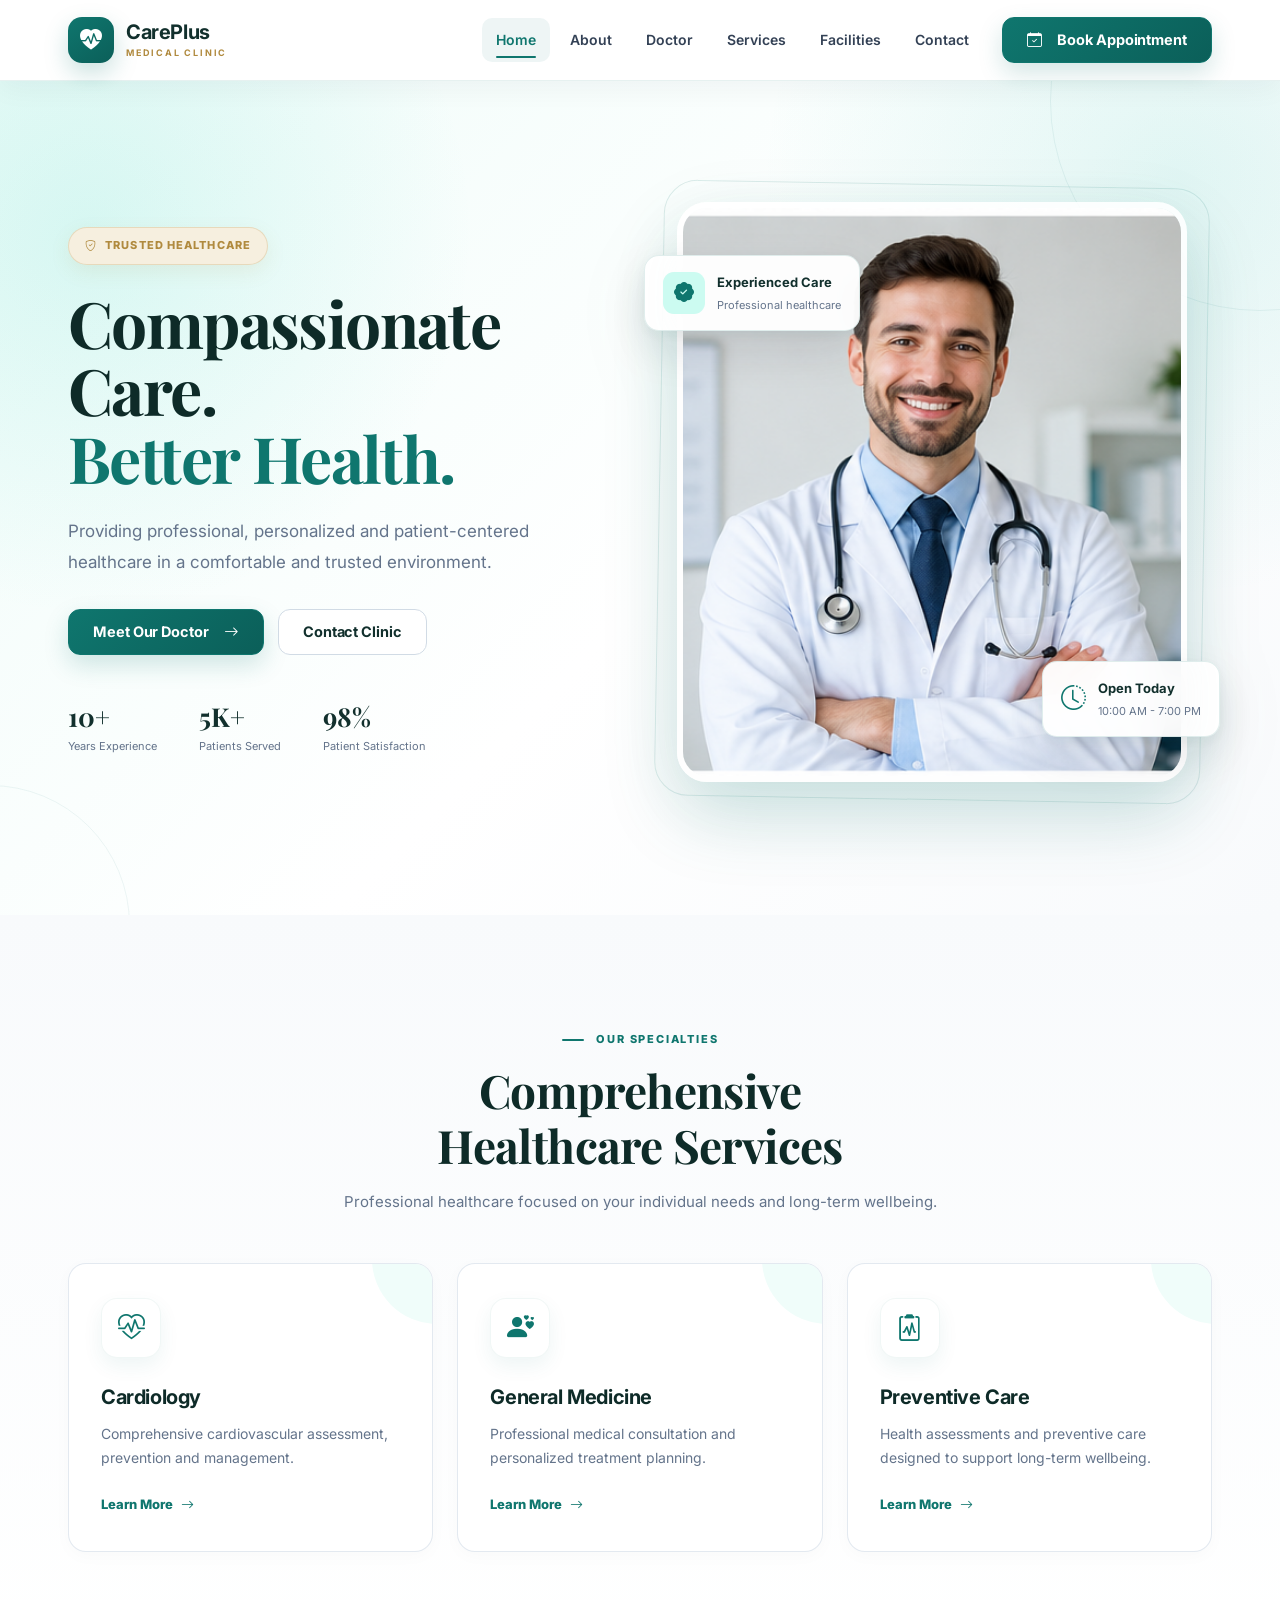
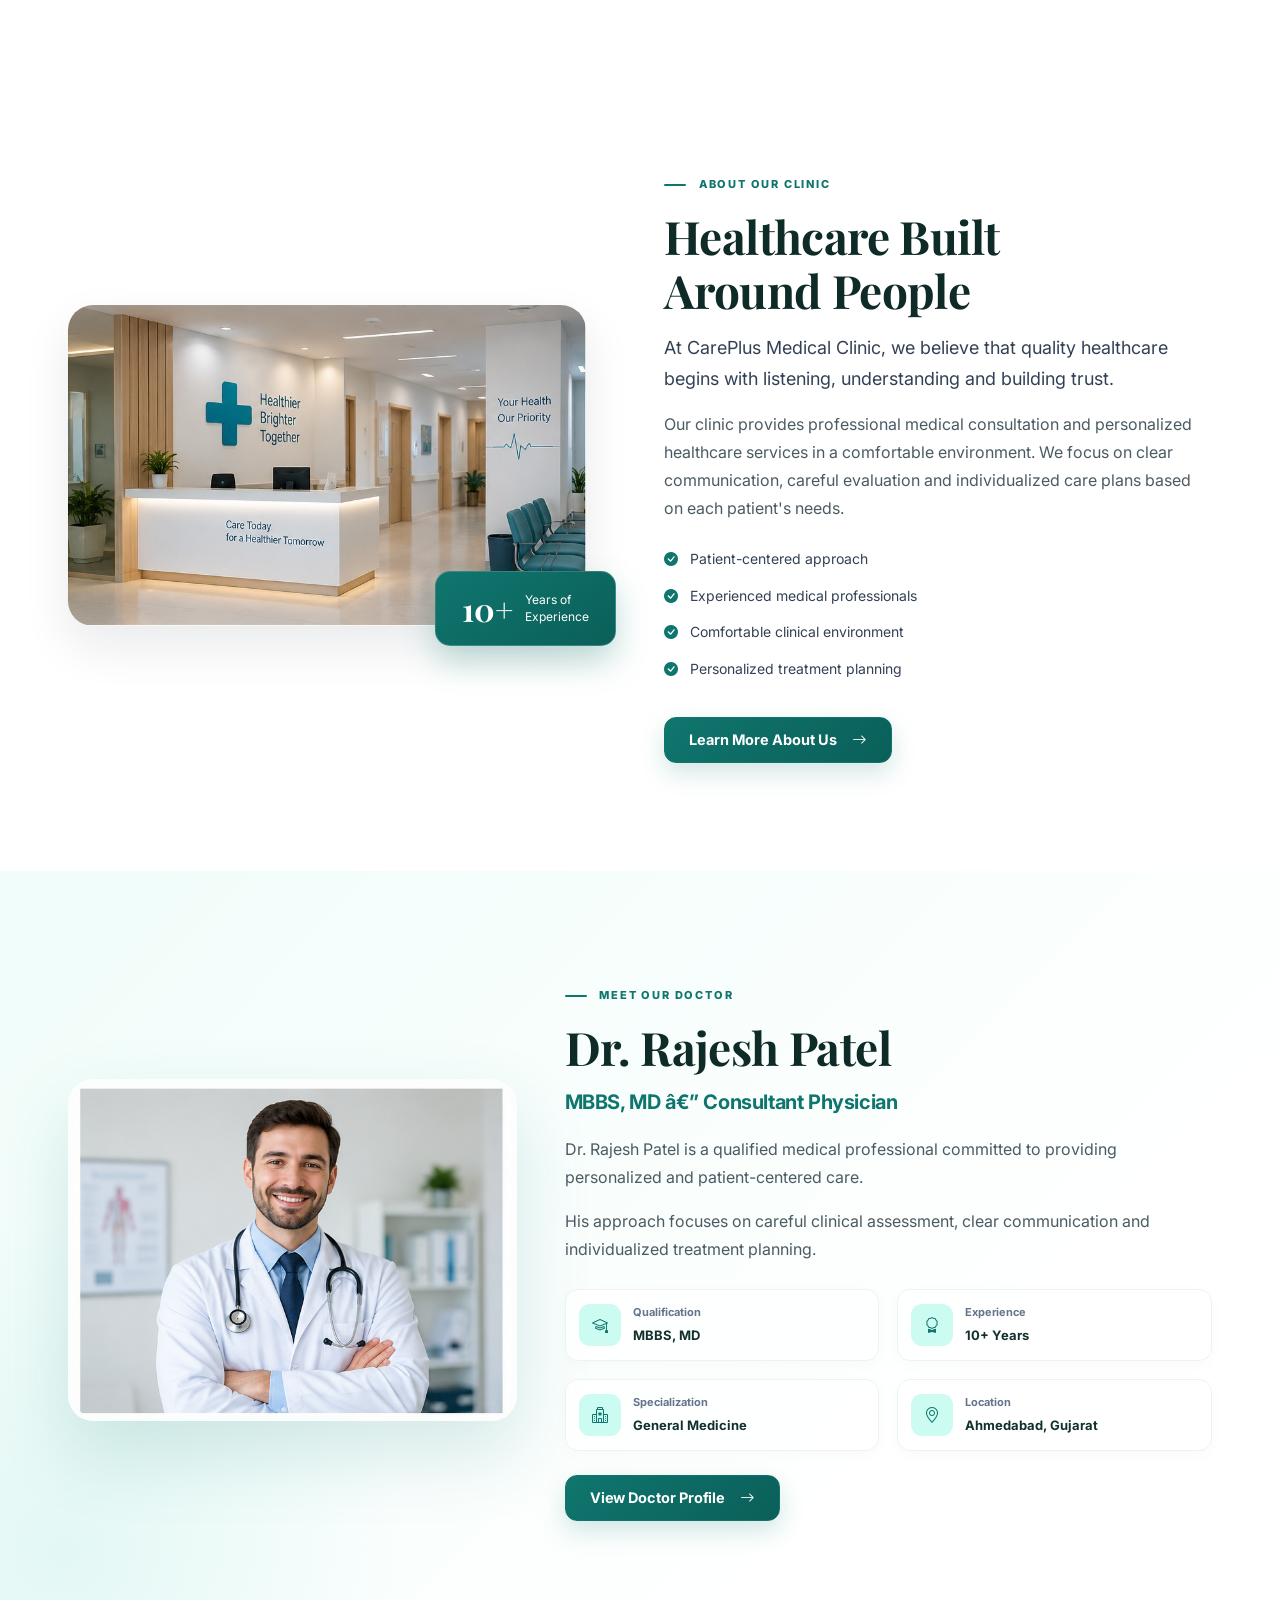
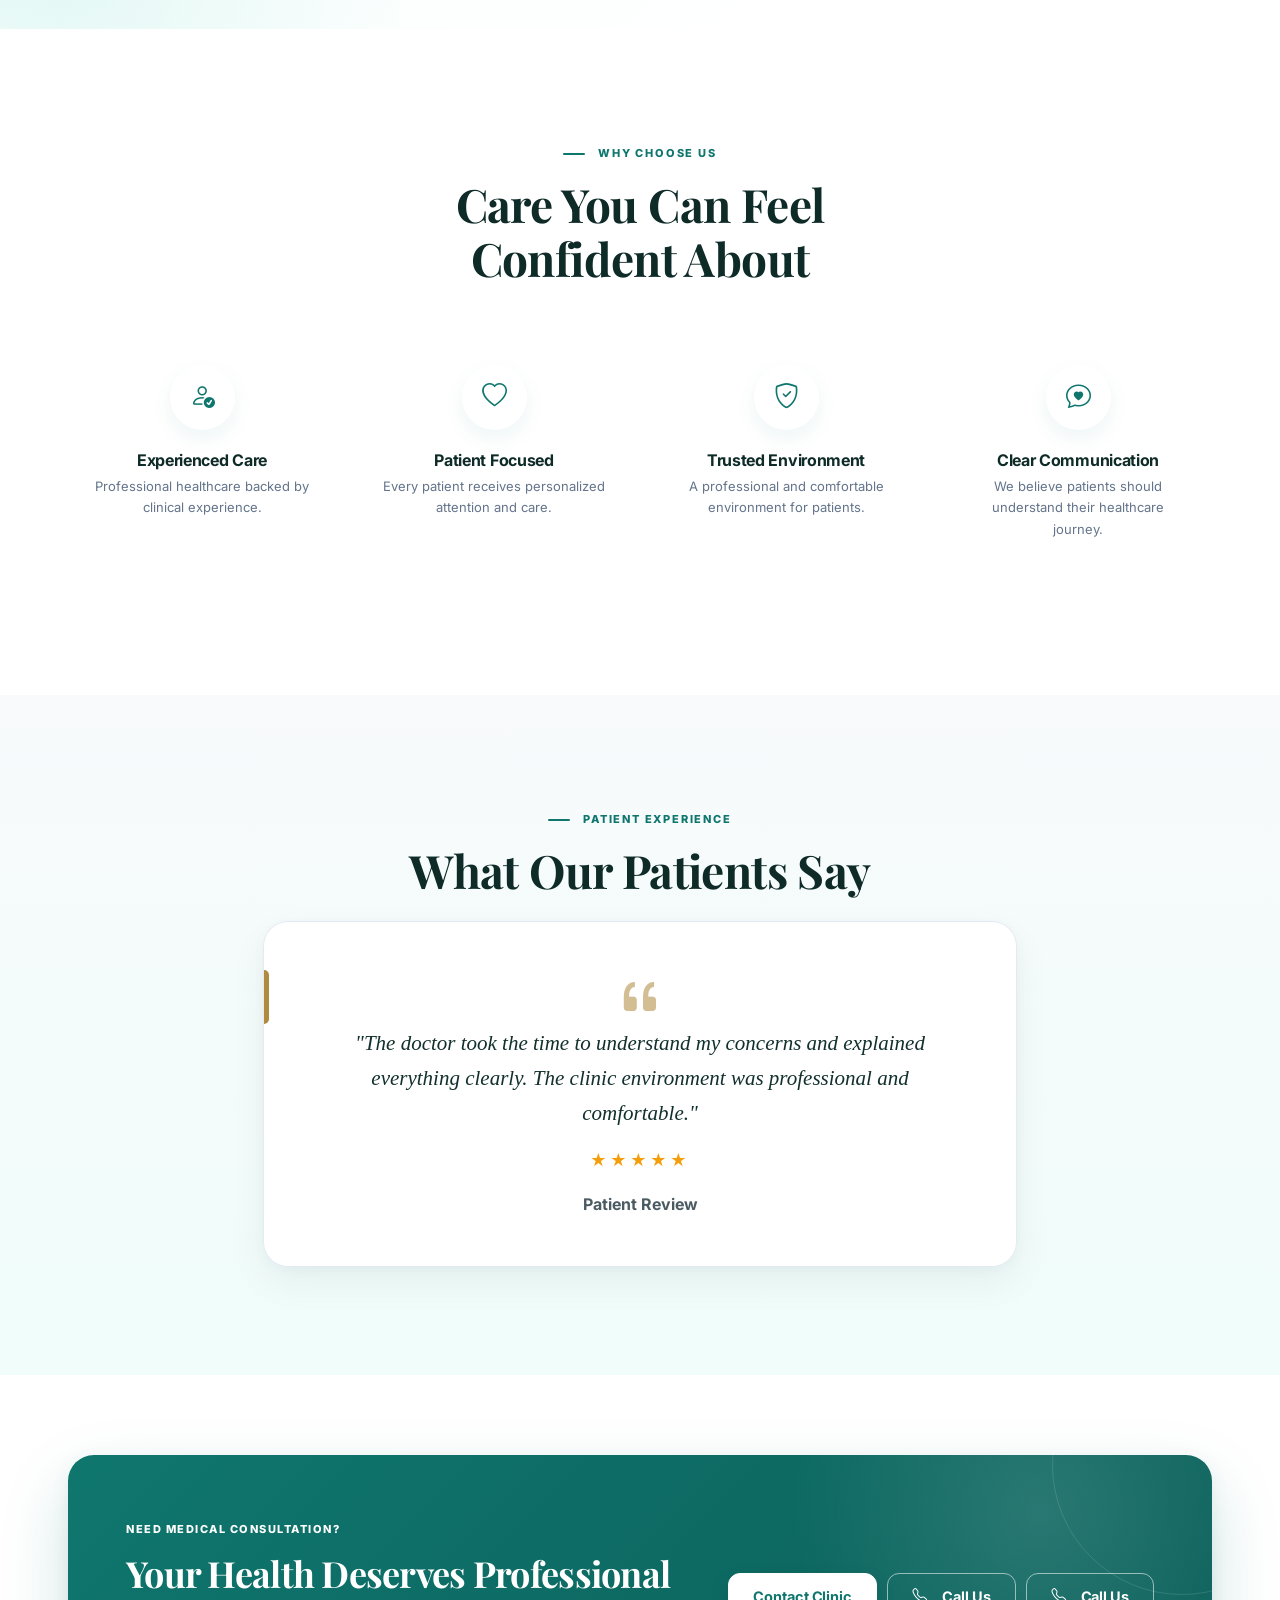
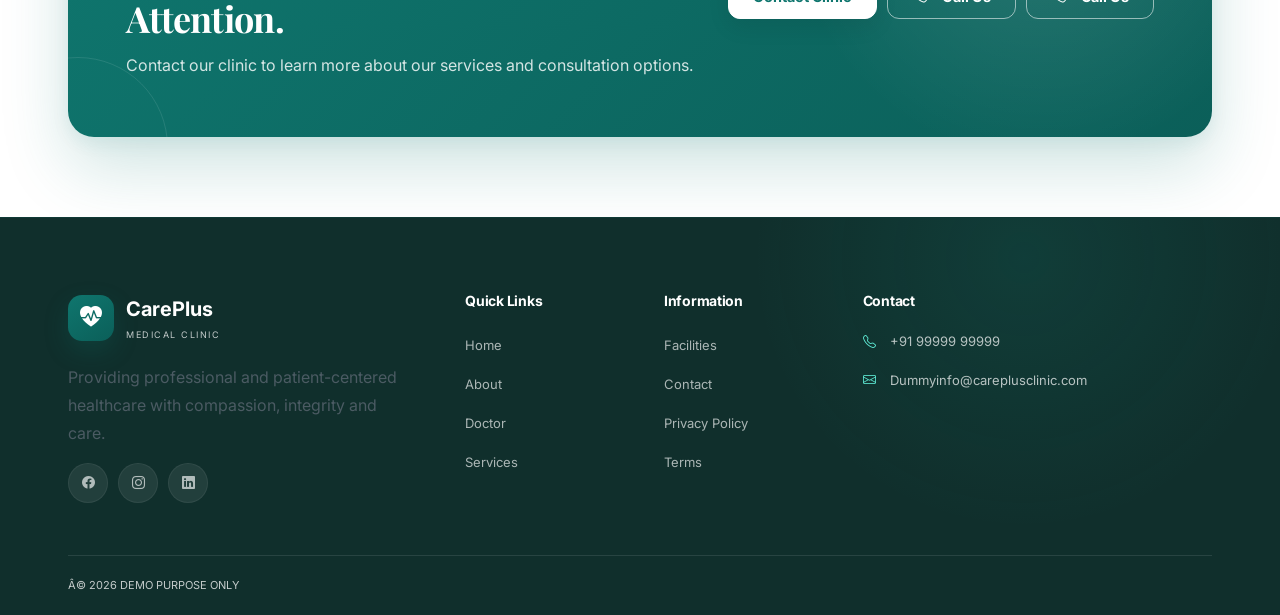
==== commit 3a5ae964: "Update index.html" ====
--- a/index.html
+++ b/index.html
@@ -702,7 +702,7 @@
                     </p>
 
                     <div class="stars">
-                        â˜…â˜…â˜…â˜…â˜…
+                        ★★★★★
                     </div>
 
                     <strong>Patient Review</strong>
--- a/css/style.css
+++ b/css/style.css
@@ -1,23 +1,23 @@
-
-/* =========================================================
-   CAREPLUS MEDICAL CLINIC
-   Premium Healthcare Website CSS
-   IMPORTANT: Existing HTML IDs and classes are preserved.
-   ========================================================= */
 
 :root {
+    /* Core palette */
     --primary: #0f766e;
     --primary-dark: #0b5f59;
     --primary-deep: #083f3b;
     --primary-light: #ccfbf1;
     --primary-soft: #f0fdfa;
 
+    /* Premium accent — used sparingly: quote marks, badges, dividers */
+    --gold: #b08a3e;
+    --gold-soft: #f6efdf;
+
     --dark: #12302d;
-    --heading: #102f2c;
-    --text: #475569;
+    --heading: #0e2b28;
+    --text: #4b5b63;
     --muted: #64748b;
     --white: #ffffff;
     --light: #f8fafc;
+    --ivory: #fbfbf9;
 
     --border: #e2e8f0;
     --border-light: #edf2f7;
@@ -25,17 +25,25 @@
     --success: #16a34a;
     --warning: #f59e0b;
 
-    --shadow-xs: 0 2px 8px rgba(15, 23, 42, 0.04);
-    --shadow-sm: 0 8px 24px rgba(15, 23, 42, 0.06);
-    --shadow-md: 0 18px 45px rgba(15, 23, 42, 0.09);
-    --shadow-lg: 0 28px 70px rgba(15, 118, 110, 0.14);
+    /* Elevation system — soft, diffused, teal-tinted rather than flat grey */
+    --shadow-xs: 0 2px 10px rgba(15, 23, 42, 0.045);
+    --shadow-sm: 0 10px 28px rgba(15, 23, 42, 0.06);
+    --shadow-md: 0 20px 48px rgba(15, 23, 42, 0.09);
+    --shadow-lg: 0 32px 76px rgba(15, 118, 110, 0.16);
+    --shadow-gold: 0 14px 32px rgba(176, 138, 62, 0.16);
 
     --radius-sm: 12px;
     --radius: 18px;
     --radius-lg: 26px;
     --radius-xl: 32px;
 
+    /* Spacing rhythm */
+    --space-section: 108px;
+    --space-section-md: 84px;
+    --space-section-sm: 64px;
+
     --transition: 0.3s cubic-bezier(0.22, 1, 0.36, 1);
+    --transition-slow: 0.6s cubic-bezier(0.22, 1, 0.36, 1);
 }
 
 /* =========================================================
@@ -52,26 +60,29 @@
 
 html {
     scroll-behavior: smooth;
-    scroll-padding-top: 90px;
+    scroll-padding-top: 92px;
+    text-rendering: optimizeLegibility;
+    -webkit-font-smoothing: antialiased;
+    -moz-osx-font-smoothing: grayscale;
 }
 
 body {
     font-family: "Inter", sans-serif;
+    font-size: 16px;
     color: var(--text);
-    background: var(--white);
-    line-height: 1.7;
+    background:
+        radial-gradient(circle at 50% -15%, rgba(20, 184, 166, 0.04), transparent 32%),
+        var(--white);
+    line-height: 1.75;
     overflow-x: hidden;
+    -webkit-text-size-adjust: 100%;
 
     /* Elegant healthcare cursor.
        Browser falls back to the normal cursor if unsupported. */
     cursor: url("data:image/svg+xml,%3Csvg xmlns='http://www.w3.org/2000/svg' width='28' height='28' viewBox='0 0 28 28'%3E%3Cpath d='M5 3.5L21.5 15.8L14.4 17.2L18.7 24.2L15.4 26L11 18.7L6.5 24.1Z' fill='%230f766e' stroke='%23ffffff' stroke-width='1.5' stroke-linejoin='round'/%3E%3C/svg%3E") 5 3, auto;
 }
 
-body::selection {
-    background: var(--primary);
-    color: var(--white);
-}
-
+body::selection,
 ::selection {
     background: var(--primary);
     color: var(--white);
@@ -79,6 +90,7 @@
 
 img {
     max-width: 100%;
+    height: auto;
     display: block;
 }
 
@@ -93,6 +105,7 @@
 textarea,
 select {
     -webkit-tap-highlight-color: transparent;
+    font-family: inherit;
 }
 
 button,
@@ -111,31 +124,41 @@
     color: var(--text);
 }
 
-h1,
-h2,
-h3,
-h4,
-h5,
-h6 {
+h1, h2, h3, h4, h5, h6 {
     color: var(--heading);
     font-weight: 700;
     letter-spacing: -0.02em;
+    line-height: 1.25;
 }
 
 .container {
+    width: 100%;
     max-width: 1180px;
+    padding-left: 18px;
+    padding-right: 18px;
 }
 
 .form-control,
 .form-select {
-    min-height: 50px;
-    border: 1px solid var(--border);
-    border-radius: 12px;
-    padding: 12px 15px;
+    min-height: 52px;
+    border: 1px solid #dbe3ea;
+    border-radius: 13px;
+    padding: 12px 16px;
+    font-size: 14.5px;
     color: var(--dark);
     background: #fff;
     box-shadow: var(--shadow-xs);
     transition: border-color var(--transition), box-shadow var(--transition), transform var(--transition);
+}
+
+textarea.form-control {
+    min-height: 125px;
+    resize: vertical;
+}
+
+.form-control:hover,
+.form-select:hover {
+    border-color: #c6d4de;
 }
 
 .form-control:focus,
@@ -143,6 +166,7 @@
     border-color: rgba(15, 118, 110, 0.65);
     box-shadow: 0 0 0 4px rgba(15, 118, 110, 0.10);
     outline: none;
+    transform: translateY(-1px);
 }
 
 .form-label {
@@ -150,6 +174,7 @@
     font-size: 13px;
     font-weight: 700;
     margin-bottom: 7px;
+    display: inline-block;
 }
 
 /* =========================================================
@@ -157,24 +182,37 @@
    ========================================================= */
 
 .main-header {
-    background: rgba(255, 255, 255, 0.90);
-    border-bottom: 1px solid rgba(226, 232, 240, 0.8);
+    background: rgba(255, 255, 255, 0.88);
+    border-bottom: 1px solid rgba(15, 118, 110, 0.10);
     position: sticky;
     top: 0;
     z-index: 1000;
     backdrop-filter: blur(18px);
     -webkit-backdrop-filter: blur(18px);
-    box-shadow: 0 4px 24px rgba(15, 23, 42, 0.03);
+    box-shadow: 0 8px 28px rgba(15, 23, 42, 0.045);
+    transition: background-var(--transition), box-shadow var(--transition);
+}
+
+.main-header:hover {
+    background: rgba(255, 255, 255, 0.95);
 }
 
 .navbar {
-    min-height: 82px;
+    min-height: 80px;
     padding-top: 10px;
     padding-bottom: 10px;
 }
 
 .navbar-brand {
     color: var(--dark);
+    display: flex;
+    align-items: center;
+    transition: transform var(--transition), opacity var(--transition);
+}
+
+.navbar-brand:hover {
+    transform: translateY(-1px);
+    opacity: 0.96;
 }
 
 .brand-icon {
@@ -182,25 +220,25 @@
     height: 46px;
     background: linear-gradient(145deg, var(--primary), var(--primary-dark));
     color: var(--white);
-    border-radius: 13px;
+    border-radius: 14px;
     display: flex;
     align-items: center;
     justify-content: center;
     font-size: 22px;
-    margin-right: 11px;
-    box-shadow: 0 9px 22px rgba(15, 118, 110, 0.22);
+    margin-right: 12px;
+    box-shadow: 0 10px 24px rgba(15, 118, 110, 0.22);
     transition: transform var(--transition), box-shadow var(--transition);
 }
 
 .navbar-brand:hover .brand-icon {
     transform: translateY(-2px) rotate(-3deg);
-    box-shadow: 0 13px 28px rgba(15, 118, 110, 0.28);
+    box-shadow: 0 14px 30px rgba(15, 118, 110, 0.28);
 }
 
 .brand-text {
     display: flex;
     flex-direction: column;
-    line-height: 1.1;
+    line-height: 1.15;
 }
 
 .brand-text strong {
@@ -213,7 +251,8 @@
     font-size: 9px;
     text-transform: uppercase;
     letter-spacing: 1.8px;
-    color: var(--muted);
+    color: var(--gold);
+    font-weight: 700;
     margin-top: 4px;
 }
 
@@ -222,17 +261,18 @@
     color: #334155 !important;
     font-size: 14px;
     font-weight: 600;
-    margin: 0 5px;
-    padding: 10px 9px !important;
-    transition: color var(--transition);
+    margin: 0 3px;
+    padding: 10px 14px !important;
+    border-radius: 10px;
+    transition: color var(--transition); background: var(--transition);
 }
 
 .nav-link::after {
     content: "";
     position: absolute;
-    left: 9px;
-    right: 9px;
-    bottom: 2px;
+    left: 14px;
+    right: 14px;
+    bottom: 4px;
     height: 2px;
     border-radius: 50px;
     background: var(--primary);
@@ -241,9 +281,14 @@
     transition: transform var(--transition);
 }
 
-.nav-link:hover,
+.nav-link:hover {
+    color: var(--primary) !important;
+    background: rgba(15, 118, 110, 0.055);
+}
+
 .nav-link.active {
     color: var(--primary) !important;
+    background: rgba(15, 118, 110, 0.07);
 }
 
 .nav-link:hover::after,
@@ -255,7 +300,15 @@
     border: 1px solid var(--border);
     border-radius: 10px;
     padding: 8px 10px;
+    background: rgba(255, 255, 255, 0.9);
     box-shadow: none !important;
+    transition: transform var(--transition), border-color var(--transition); background: var(--transition);
+}
+
+.navbar-toggler:hover {
+    border-color: rgba(15, 118, 110, 0.35);
+    background: var(--primary-soft);
+    transform: translateY(-1px);
 }
 
 .navbar-toggler:focus {
@@ -269,11 +322,17 @@
 .btn {
     position: relative;
     overflow: hidden;
-    border-radius: 11px;
-    padding: 11px 22px;
+    min-height: 46px;
+    display: inline-flex;
+    align-items: center;
+    justify-content: center;
+    gap: 7px;
+    border-radius: 12px;
+    padding: 11px 24px;
     font-weight: 700;
-    letter-spacing: -0.01em;
-    transition: transform var(--transition), box-shadow var(--transition), background var(--transition), border-color var(--transition);
+    font-size: 14.5px;
+    letter-spacing: -0.005em;
+    transition: transform var(--transition), box-shadow var(--transition); background: var(--transition), border-color var(--transition);
 }
 
 .btn::before {
@@ -290,11 +349,15 @@
     transform: translateX(120%);
 }
 
+.btn:active {
+    transform: translateY(0) scale(0.98) !important;
+}
+
 .btn-primary-custom {
     background: linear-gradient(135deg, var(--primary), var(--primary-dark));
     color: var(--white);
     border: 1px solid var(--primary);
-    box-shadow: 0 9px 22px rgba(15, 118, 110, 0.16);
+    box-shadow: 0 10px 24px rgba(15, 118, 110, 0.18);
 }
 
 .btn-primary-custom:hover,
@@ -303,13 +366,13 @@
     color: var(--white);
     transform: translateY(-3px);
     border-color: var(--primary-dark);
-    box-shadow: 0 14px 30px rgba(15, 118, 110, 0.24);
+    box-shadow: 0 16px 34px rgba(15, 118, 110, 0.26);
 }
 
 .btn-outline-custom {
-    border: 1px solid #cbd5e1;
+    border: 1px solid #d1dbe5;
     color: var(--dark);
-    background: rgba(255, 255, 255, 0.85);
+    background: rgba(255, 255, 255, 0.9);
 }
 
 .btn-outline-custom:hover {
@@ -326,11 +389,14 @@
 
 .hero-section {
     position: relative;
+    min-height: 660px;
+    display: flex;
+    align-items: center;
     background:
-        radial-gradient(circle at 8% 20%, rgba(45, 212, 191, 0.12), transparent 27%),
-        radial-gradient(circle at 92% 14%, rgba(20, 184, 166, 0.13), transparent 28%),
-        linear-gradient(135deg, #f0fdfa 0%, #ffffff 58%, #f8fafc 100%);
-    padding: 92px 0 105px;
+        radial-gradient(circle at 7% 18%, rgba(45, 212, 191, 0.14), transparent 28%),
+        radial-gradient(circle at 92% 12%, rgba(20, 184, 166, 0.13), transparent 30%),
+        linear-gradient(135deg, #effcf9 0%, #ffffff 55%, #f8fafc 100%);
+    padding: 96px 0 108px;
     overflow: hidden;
 }
 
@@ -343,6 +409,7 @@
     border-radius: 50%;
     right: -190px;
     top: -190px;
+    pointer-events: none;
 }
 
 .hero-section::after {
@@ -354,35 +421,40 @@
     border-radius: 50%;
     left: -150px;
     bottom: -150px;
+    pointer-events: none;
 }
 
 .hero-content {
     position: relative;
     z-index: 2;
     padding-right: 30px;
+    animation: heroRise 0.9s cubic-bezier(0.22, 1, 0.36, 1) both;
 }
 
 .hero-label {
     display: inline-flex;
     align-items: center;
-    background: rgba(204, 251, 241, 0.80);
-    border: 1px solid rgba(15, 118, 110, 0.12);
-    color: var(--primary-dark);
-    padding: 8px 15px;
+    background: var(--gold-soft);
+    border: 1px solid rgba(176, 138, 62, 0.22);
+    color: var(--gold);
+    padding: 8px 16px;
     border-radius: 50px;
     font-size: 11px;
     font-weight: 800;
     text-transform: uppercase;
-    letter-spacing: 1px;
-    margin-bottom: 22px;
-    box-shadow: var(--shadow-xs);
+    letter-spacing: 1.1px;
+    margin-bottom: 24px;
+    box-shadow: 0 7px 20px rgba(176, 138, 62, 0.10);
 }
 
 .hero-content h1 {
-    font-size: clamp(42px, 5vw, 66px);
-    line-height: 1.05;
-    letter-spacing: -2.8px;
+    font-family: "Playfair Display", serif;
+    font-weight: 700;
+    font-size: clamp(42px, 5vw, 68px);
+    line-height: 1.06;
+    letter-spacing: -1.6px;
     margin-bottom: 24px;
+    text-wrap: balance;
 }
 
 .hero-content h1 span {
@@ -393,21 +465,24 @@
 .hero-content > p {
     font-size: 17px;
     max-width: 560px;
-    color: #64748b;
+    color: var(--muted);
     line-height: 1.8;
+    text-wrap: pretty;
 }
 
 .hero-buttons {
     display: flex;
+    align-items: center;
     gap: 14px;
     flex-wrap: wrap;
-    margin-top: 30px;
+    margin-top: 32px;
 }
 
 .hero-trust {
     display: flex;
+    flex-wrap: wrap;
     gap: 42px;
-    margin-top: 45px;
+    margin-top: 46px;
 }
 
 .hero-trust div {
@@ -416,7 +491,9 @@
 }
 
 .hero-trust strong {
-    font-size: 24px;
+    font-family: "Playfair Display", serif;
+    font-size: 26px;
+    font-weight: 700;
     color: var(--dark);
     line-height: 1.2;
 }
@@ -435,6 +512,8 @@
     position: relative;
     padding: 25px;
     z-index: 2;
+    filter: drop-shadow(0 18px 35px rgba(15, 118, 110, 0.06));
+    animation: heroRise 0.9s cubic-bezier(0.22, 1, 0.36, 1) 0.12s both;
 }
 
 .hero-image-wrapper::before {
@@ -453,26 +532,30 @@
     height: 580px;
     object-fit: cover;
     border-radius: 30px;
-    box-shadow: 0 30px 70px rgba(15, 118, 110, 0.18);
+    box-shadow: 0 32px 74px rgba(15, 118, 110, 0.19);
     border: 6px solid rgba(255, 255, 255, 0.85);
-    transition: transform 0.7s cubic-bezier(0.22, 1, 0.36, 1), box-shadow var(--transition);
+    will-change: transform;
+    transition: transform var(--transition-slow), box-shadow var(--transition);
 }
 
 .hero-image-wrapper:hover .hero-doctor-image {
     transform: translateY(-5px) scale(1.008);
-    box-shadow: 0 36px 82px rgba(15, 118, 110, 0.22);
+    box-shadow: 0 38px 86px rgba(15, 118, 110, 0.23);
 }
 
 .floating-card {
     position: absolute;
-    background: rgba(255, 255, 255, 0.94);
-    border: 1px solid rgba(226, 232, 240, 0.9);
+    z-index: 5;
+    background: rgba(255, 255, 255, 0.95);
+    border: 1px solid rgba(15, 118, 110, 0.12);
     border-radius: 15px;
     padding: 15px 18px;
     display: flex;
     align-items: center;
     gap: 12px;
-    box-shadow: var(--shadow-md);
+    box-shadow:
+        0 18px 45px rgba(15, 23, 42, 0.10),
+        0 4px 14px rgba(15, 118, 110, 0.06);
     backdrop-filter: blur(14px);
     -webkit-backdrop-filter: blur(14px);
     transition: transform var(--transition), box-shadow var(--transition);
@@ -517,11 +600,13 @@
 .floating-card-one {
     left: -8px;
     top: 78px;
+    animation: floatOne 5s ease-in-out infinite;
 }
 
 .floating-card-two {
     right: -8px;
     bottom: 70px;
+    animation: floatTwo 5.5s ease-in-out infinite;
 }
 
 /* =========================================================
@@ -529,17 +614,16 @@
    ========================================================= */
 
 .section-padding {
-    padding: 100px 0;
+    padding: var(--space-section) 0;
 }
 
 .bg-light-custom {
-    background:
-        linear-gradient(180deg, #f8fafc 0%, #ffffff 100%);
+    background: linear-gradient(180deg, #f8fafc 0%, #ffffff 100%);
 }
 
 .section-heading {
     max-width: 700px;
-    margin: auto;
+    margin: 0 auto 10px;
 }
 
 .section-label {
@@ -549,7 +633,7 @@
     font-weight: 800;
     letter-spacing: 1.8px;
     display: inline-block;
-    margin-bottom: 13px;
+    margin-bottom: 14px;
 }
 
 .section-label::before {
@@ -566,16 +650,21 @@
 .section-heading h2,
 .section-title {
     font-family: "Playfair Display", serif;
+    font-weight: 700;
     font-size: clamp(32px, 4vw, 46px);
     line-height: 1.18;
     margin-bottom: 16px;
-    letter-spacing: -0.7px;
+    letter-spacing: -0.6px;
+    text-wrap: balance;
 }
 
 .section-heading p {
     max-width: 620px;
-    margin: auto;
+    margin: 0 auto;
+    font-size: 15px;
+    line-height: 1.8;
     color: var(--muted);
+    text-wrap: pretty;
 }
 
 /* =========================================================
@@ -584,12 +673,14 @@
 
 .service-card {
     position: relative;
-    background: rgba(255, 255, 255, 0.92);
-    padding: 32px;
-    border: 1px solid var(--border);
+    background: rgba(255, 255, 255, 0.94);
+    padding: 34px 32px;
+    border: 1px solid rgba(226, 232, 240, 0.95);
     border-radius: var(--radius);
     height: 100%;
     overflow: hidden;
+    isolation: isolate;
+    box-shadow: 0 4px 18px rgba(15, 23, 42, 0.025);
     transition: transform var(--transition), border-color var(--transition), box-shadow var(--transition);
 }
 
@@ -607,8 +698,10 @@
 
 .service-card:hover {
     transform: translateY(-8px);
-    border-color: rgba(15, 118, 110, 0.22);
-    box-shadow: var(--shadow-md);
+    border-color: rgba(15, 118, 110, 0.24);
+    box-shadow:
+        0 24px 52px rgba(15, 23, 42, 0.09),
+        0 6px 18px rgba(15, 118, 110, 0.06);
 }
 
 .service-card:hover::before {
@@ -627,9 +720,9 @@
     background: linear-gradient(145deg, #ccfbf1, #e6fffa);
     color: var(--primary);
     font-size: 27px;
-    margin-bottom: 25px;
-    box-shadow: inset 0 0 0 1px rgba(15, 118, 110, 0.06);
-    transition: transform var(--transition), background var(--transition);
+    margin-bottom: 26px;
+    box-shadow: inset 0 0 0 1px rgba(15, 118, 110, 0.06), 0 8px 20px rgba(15, 118, 110, 0.07);
+    transition: transform var(--transition); background : var(--transition);
 }
 
 .service-card:hover .service-icon {
@@ -640,12 +733,15 @@
 
 .service-card h4 {
     position: relative;
+    font-size: 20px;
+    line-height: 1.3;
     margin-bottom: 12px;
 }
 
 .service-card p {
     position: relative;
     font-size: 14px;
+    line-height: 1.7;
     margin-bottom: 20px;
     color: var(--muted);
 }
@@ -667,15 +763,20 @@
 }
 
 /* Facility page image cards */
+.service-card.p-0 {
+    border-radius: 20px;
+}
+
 .service-card.p-0 > img {
     width: 100%;
-    height: 335px;
+    height: 320px;
     object-fit: cover;
-    transition: transform 0.7s cubic-bezier(0.22, 1, 0.36, 1);
+    background: #eef7f6;
+    transition: transform var(--transition-slow);
 }
 
 .service-card.p-0:hover > img {
-    transform: scale(1.035);
+    transform: scale(1.03);
 }
 
 /* =========================================================
@@ -693,6 +794,11 @@
 
 .about-image-wrapper img {
     box-shadow: var(--shadow-md);
+    transition: transform var(--transition-slow), box-shadow var(--transition);
+}
+
+.about-image-wrapper:hover img {
+    transform: translateY(-4px);
 }
 
 .experience-box {
@@ -701,15 +807,17 @@
     right: 0;
     background: linear-gradient(145deg, var(--primary), var(--primary-dark));
     color: var(--white);
-    padding: 20px 25px;
+    padding: 20px 26px;
     border-radius: 15px;
     display: flex;
     align-items: center;
     gap: 12px;
-    box-shadow: 0 15px 30px rgba(15, 118, 110, 0.25);
+    border: 1px solid rgba(255, 255, 255, 0.18);
+    box-shadow: 0 16px 32px rgba(15, 118, 110, 0.26);
 }
 
 .experience-box strong {
+    font-family: "Playfair Display", serif;
     font-size: 32px;
     line-height: 1;
 }
@@ -721,6 +829,7 @@
 
 .lead-text {
     font-size: 18px;
+    line-height: 1.7;
     color: #334155;
 }
 
@@ -732,7 +841,7 @@
 .check-list div,
 .check-list li {
     position: relative;
-    margin-bottom: 11px;
+    margin-bottom: 12px;
     font-size: 14px;
     color: #334155;
     list-style: none;
@@ -758,9 +867,15 @@
     width: 100%;
     max-height: 550px;
     object-fit: cover;
+    background: #eef7f6;
     border-radius: 25px;
-    border: 5px solid rgba(255,255,255,0.85);
+    border: 5px solid rgba(255, 255, 255, 0.85);
     box-shadow: var(--shadow-lg);
+    transition: transform var(--transition-slow), box-shadow var(--transition);
+}
+
+.doctor-main-image:hover {
+    transform: translateY(-4px);
 }
 
 .doctor-designation {
@@ -773,22 +888,24 @@
     display: grid;
     grid-template-columns: 1fr 1fr;
     gap: 18px;
-    margin-top: 25px;
+    margin-top: 26px;
 }
 
 .doctor-info-grid > div {
     display: flex;
     align-items: center;
     gap: 12px;
-    padding: 12px;
+    padding: 13px;
     border: 1px solid var(--border-light);
-    background: rgba(255,255,255,0.75);
+    background: rgba(255, 255, 255, 0.8);
     border-radius: 13px;
-    transition: transform var(--transition), box-shadow var(--transition);
+    box-shadow: 0 4px 16px rgba(15, 23, 42, 0.025);
+    transition: transform var(--transition), box-shadow var(--transition), border-color var(--transition);
 }
 
 .doctor-info-grid > div:hover {
     transform: translateY(-3px);
+    border-color: rgba(15, 118, 110, 0.16);
     box-shadow: var(--shadow-sm);
 }
 
@@ -829,12 +946,14 @@
     position: relative;
     text-align: center;
     padding: 30px 22px;
+    border: 1px solid transparent;
     border-radius: var(--radius);
-    transition: transform var(--transition), background var(--transition), box-shadow var(--transition);
+    transition: transform var(--transition); background:var(--transition), box-shadow var(--transition), border-color var(--transition);
 }
 
 .feature-card:hover {
     background: var(--white);
+    border-color: rgba(15, 118, 110, 0.10);
     transform: translateY(-7px);
     box-shadow: var(--shadow-sm);
 }
@@ -842,7 +961,7 @@
 .feature-icon {
     width: 65px;
     height: 65px;
-    margin: auto auto 20px;
+    margin: 0 auto 20px;
     display: flex;
     align-items: center;
     justify-content: center;
@@ -850,7 +969,8 @@
     color: var(--primary);
     border-radius: 50%;
     font-size: 25px;
-    transition: transform var(--transition), background var(--transition), color var(--transition);
+    box-shadow: 0 8px 20px rgba(15, 118, 110, 0.07);
+    transition: transform var(--transition); background: var(--transition), color var(--transition);
 }
 
 .feature-card:hover .feature-icon {
@@ -861,10 +981,12 @@
 
 .feature-card h5 {
     font-size: 16px;
+    margin-bottom: 6px;
 }
 
 .feature-card p {
     font-size: 13px;
+    line-height: 1.65;
     color: var(--muted);
 }
 
@@ -873,36 +995,52 @@
    ========================================================= */
 
 .testimonial-section {
-    background:
-        linear-gradient(180deg, #f8fafc 0%, #f0fdfa 100%);
+    background: linear-gradient(180deg, #f8fafc 0%, #f0fdfa 100%);
 }
 
 .testimonial-card {
     position: relative;
-    background: rgba(255,255,255,0.95);
+    overflow: hidden;
+    background: rgba(255, 255, 255, 0.96);
     padding: 48px;
     border-radius: 25px;
-    border: 1px solid var(--border);
-    box-shadow: var(--shadow-sm);
+    border: 1px solid rgba(226, 232, 240, 0.9);
+    box-shadow:
+        0 16px 38px rgba(15, 23, 42, 0.055),
+        0 3px 12px rgba(15, 118, 110, 0.035);
+}
+
+.testimonial-card::before {
+    content: "";
+    position: absolute;
+    width: 5px;
+    height: 54px;
+    left: 0;
+    top: 48px;
+    border-radius: 0 8px 8px 0;
+    background: var(--gold);
 }
 
 .quote-icon {
     font-size: 52px;
-    color: var(--primary-light);
     line-height: 1;
+    color: var(--gold);
+    opacity: 0.55;
+    font-family: "Playfair Display", serif;
 }
 
 .testimonial-card p {
     font-family: "Playfair Display", serif;
+    font-style: italic;
     font-size: 21px;
     line-height: 1.65;
     color: var(--dark);
 }
 
 .stars {
-    color: #f59e0b;
+    color: var(--warning);
     letter-spacing: 3px;
-    margin: 15px 0;
+    margin: 16px 0;
 }
 
 /* =========================================================
@@ -910,14 +1048,14 @@
    ========================================================= */
 
 .cta-section {
-    padding: 75px 0;
+    padding: 80px 0;
 }
 
 .cta-box {
     position: relative;
     overflow: hidden;
     background:
-        radial-gradient(circle at 85% 20%, rgba(255,255,255,0.12), transparent 25%),
+        radial-gradient(circle at 85% 20%, rgba(255, 255, 255, 0.12), transparent 25%),
         linear-gradient(135deg, var(--primary), var(--primary-dark));
     color: var(--white);
     padding: 58px;
@@ -926,7 +1064,9 @@
     align-items: center;
     justify-content: space-between;
     gap: 30px;
-    box-shadow: 0 25px 60px rgba(15, 118, 110, 0.18);
+    box-shadow:
+        0 30px 68px rgba(15, 118, 110, 0.20),
+        0 6px 18px rgba(15, 118, 110, 0.08);
 }
 
 .cta-box::before {
@@ -934,10 +1074,23 @@
     position: absolute;
     width: 260px;
     height: 260px;
-    border: 1px solid rgba(255,255,255,0.12);
+    border: 1px solid rgba(255, 255, 255, 0.12);
     border-radius: 50%;
     right: -100px;
     top: -120px;
+    pointer-events: none;
+}
+
+.cta-box::after {
+    content: "";
+    position: absolute;
+    width: 180px;
+    height: 180px;
+    left: -80px;
+    bottom: -100px;
+    border: 1px solid rgba(255, 255, 255, 0.10);
+    border-radius: 50%;
+    pointer-events: none;
 }
 
 .cta-box > * {
@@ -949,6 +1102,7 @@
     font-size: 11px;
     font-weight: 800;
     letter-spacing: 1.5px;
+    text-transform: uppercase;
 }
 
 .cta-box h2 {
@@ -959,7 +1113,7 @@
 }
 
 .cta-box p {
-    color: rgba(255,255,255,0.80);
+    color: rgba(255, 255, 255, 0.82);
     margin-bottom: 0;
 }
 
@@ -973,7 +1127,7 @@
     background: var(--white);
     color: var(--primary);
     border: 1px solid var(--white);
-    box-shadow: 0 8px 22px rgba(0,0,0,0.08);
+    box-shadow: 0 8px 22px rgba(0, 0, 0, 0.08);
 }
 
 .btn-white:hover {
@@ -984,7 +1138,7 @@
 
 .btn-outline-white {
     color: var(--white);
-    border: 1px solid rgba(255,255,255,0.55);
+    border: 1px solid rgba(255, 255, 255, 0.55);
     background: transparent;
 }
 
@@ -1002,10 +1156,11 @@
 .footer {
     position: relative;
     background:
-        radial-gradient(circle at 80% 10%, rgba(20,184,166,0.10), transparent 25%),
+        radial-gradient(circle at 80% 10%, rgba(20, 184, 166, 0.10), transparent 25%),
         #102f2c;
-    color: rgba(255,255,255,0.75);
-    padding: 72px 0 0;
+    color: rgba(255, 255, 255, 0.75);
+    padding: 74px 0 0;
+    border-top: 1px solid rgba(20, 184, 166, 0.08);
 }
 
 .footer-brand {
@@ -1039,17 +1194,19 @@
 }
 
 .footer li {
-    margin-bottom: 10px;
+    margin-bottom: 11px;
 }
 
 .footer a {
-    color: rgba(255,255,255,0.65);
+    display: inline-block;
+    color: rgba(255, 255, 255, 0.65);
     font-size: 13px;
     transition: color var(--transition), transform var(--transition);
 }
 
 .footer a:hover {
     color: var(--white);
+    transform: translateX(2px);
 }
 
 .social-links {
@@ -1064,18 +1221,18 @@
     align-items: center;
     justify-content: center;
     border-radius: 50%;
-    background: rgba(255,255,255,0.08);
-    border: 1px solid rgba(255,255,255,0.06);
+    background: rgba(255, 255, 255, 0.08);
+    border: 1px solid rgba(255, 255, 255, 0.06);
     transition: transform var(--transition), background var(--transition);
 }
 
 .social-links a:hover {
-    transform: translateY(-4px);
+    transform: translateY(-4px) scale(1.04);
     background: var(--primary);
 }
 
 .footer-contact p {
-    color: rgba(255,255,255,0.70);
+    color: rgba(255, 255, 255, 0.70);
     font-size: 13px;
 }
 
@@ -1085,9 +1242,9 @@
 }
 
 .footer-bottom {
-    margin-top: 50px;
+    margin-top: 52px;
     padding: 20px 0;
-    border-top: 1px solid rgba(255,255,255,0.10);
+    border-top: 1px solid rgba(255, 255, 255, 0.10);
     display: flex;
     justify-content: space-between;
     gap: 20px;
@@ -1100,11 +1257,11 @@
 
 .back-to-top {
     position: fixed;
-    right: 25px;
-    bottom: 25px;
-    width: 46px;
-    height: 46px;
-    border: none;
+    right: 24px;
+    bottom: 24px;
+    width: 48px;
+    height: 48px;
+    border: 1px solid rgba(255, 255, 255, 0.16);
     border-radius: 50%;
     background: linear-gradient(145deg, var(--primary), var(--primary-dark));
     color: var(--white);
@@ -1161,44 +1318,124 @@
 }
 
 /* =========================================================
-   RESPONSIVE
+   KEYFRAMES
+   ========================================================= */
+
+@keyframes heroRise {
+    from {
+        opacity: 0;
+        transform: translateY(18px);
+    }
+    to {
+        opacity: 1;
+        transform: translateY(0);
+    }
+}
+
+@keyframes floatOne {
+    0%, 100% { transform: translateY(0); }
+    50% { transform: translateY(-7px); }
+}
+
+@keyframes floatTwo {
+    0%, 100% { transform: translateY(0); }
+    50% { transform: translateY(7px); }
+}
+
+/* =========================================================
+   RESPONSIVE: TABLET (large)
+   ========================================================= */
+
+@media (max-width: 1199px) {
+
+    .container {
+        max-width: 1120px;
+    }
+
+    .hero-section {
+        min-height: auto;
+    }
+
+    .hero-content h1 {
+        font-size: clamp(40px, 5vw, 58px);
+    }
+
+    .hero-doctor-image {
+        height: 540px;
+    }
+
+    .floating-card-one {
+        left: -2px;
+    }
+
+    .floating-card-two {
+        right: -2px;
+    }
+}
+
+/* =========================================================
+   RESPONSIVE: TABLET
    ========================================================= */
 
 @media (max-width: 991px) {
+
+    .main-header {
+        background: rgba(255, 255, 255, 0.96);
+    }
 
     .navbar {
         min-height: 74px;
     }
 
     .navbar-collapse {
-        background: rgba(255,255,255,0.98);
-        margin-top: 12px;
+        background: rgba(255, 255, 255, 0.98);
+        margin-top: 10px;
         padding: 10px 8px 15px;
         border: 1px solid var(--border);
-        border-radius: 15px;
-        box-shadow: var(--shadow-md);
+        border-radius: 16px;
+        box-shadow:
+            0 18px 42px rgba(15, 23, 42, 0.10),
+            0 4px 12px rgba(15, 118, 110, 0.04);
     }
 
     .nav-link {
-        padding: 11px 12px !important;
+        margin: 2px 0;
+        padding: 12px 13px !important;
     }
 
     .nav-link::after {
-        left: 12px;
+        left: 13px;
         right: auto;
         width: 22px;
     }
 
+    .nav-link.active {
+        background: var(--primary-soft);
+    }
+
     .hero-section {
-        padding: 68px 0 78px;
+        padding: 74px 0 84px;
     }
 
     .hero-content {
         padding-right: 0;
-        margin-bottom: 45px;
+        margin-bottom: 44px;
+        text-align: center;
+    }
+
+    .hero-content > p {
+        margin-left: auto;
+        margin-right: auto;
+    }
+
+    .hero-buttons,
+    .hero-trust {
+        justify-content: center;
     }
 
     .hero-image-wrapper {
+        max-width: 720px;
+        margin: 0 auto;
         padding: 15px;
     }
 
@@ -1217,30 +1454,65 @@
     .cta-box {
         flex-direction: column;
         align-items: flex-start;
+        padding: 48px;
     }
 
     .section-padding {
-        padding: 82px 0;
-    }
-}
+        padding: var(--space-section-md) 0;
+    }
+}
+
+/* =========================================================
+   RESPONSIVE: MOBILE
+   ========================================================= */
 
 @media (max-width: 767px) {
 
+    html {
+        scroll-padding-top: 76px;
+    }
+
+    .container {
+        padding-left: 17px;
+        padding-right: 17px;
+    }
+
     .section-padding {
-        padding: 68px 0;
+        padding: var(--space-section-sm) 0;
+    }
+
+    .section-heading h2,
+    .section-title {
+        font-size: clamp(29px, 8vw, 38px);
+    }
+
+    .hero-section {
+        padding: 60px 0 70px;
     }
 
     .hero-content h1 {
-        font-size: 43px;
-        letter-spacing: -1.8px;
+        font-size: clamp(36px, 10vw, 46px);
+        line-height: 1.1;
+        letter-spacing: -1px;
     }
 
     .hero-content > p {
         font-size: 15px;
+        line-height: 1.75;
+    }
+
+    .hero-label {
+        margin-bottom: 18px;
+    }
+
+    .hero-buttons {
+        gap: 10px;
+        margin-top: 24px;
     }
 
     .hero-trust {
         gap: 20px;
+        margin-top: 36px;
     }
 
     .hero-trust strong {
@@ -1251,37 +1523,84 @@
         font-size: 9px;
     }
 
+    .hero-image-wrapper {
+        padding: 10px;
+    }
+
     .hero-doctor-image {
-        height: 420px;
+        height: 410px;
+        border-width: 4px;
+        border-radius: 24px;
     }
 
     .floating-card {
-        padding: 12px 14px;
+        max-width: 190px;
+        padding: 10px 12px;
+        gap: 9px;
     }
 
     .floating-card-one {
-        top: 55px;
+        left: -2px;
+        top: 46px;
     }
 
     .floating-card-two {
-        bottom: 45px;
+        right: -2px;
+        bottom: 40px;
+    }
+
+    .floating-card strong {
+        font-size: 11px;
+    }
+
+    .floating-card small {
+        font-size: 9px;
     }
 
     .doctor-info-grid {
         grid-template-columns: 1fr;
     }
 
+    .service-card {
+        padding: 27px;
+        border-radius: 16px;
+    }
+
+    .service-card.p-0 {
+        border-radius: 18px;
+    }
+
     .service-card.p-0 > img {
-        height: 270px;
+        height: 260px;
+    }
+
+    .feature-card {
+        padding: 25px 18px;
+    }
+
+    .testimonial-card {
+        padding: 32px 24px;
+        border-radius: 20px;
+    }
+
+    .testimonial-card p {
+        font-size: 18px;
+    }
+
+    .testimonial-card::before {
+        top: 32px;
+        height: 44px;
     }
 
     .cta-box {
-        padding: 38px 26px;
-        border-radius: 22px;
+        padding: 36px 24px;
+        border-radius: 20px;
+        gap: 24px;
     }
 
     .cta-box h2 {
         font-size: 29px;
+        line-height: 1.2;
     }
 
     .cta-buttons {
@@ -1293,14 +1612,6 @@
         width: 100%;
     }
 
-    .testimonial-card {
-        padding: 32px 24px;
-    }
-
-    .testimonial-card p {
-        font-size: 18px;
-    }
-
     .footer-bottom {
         flex-direction: column;
     }
@@ -1308,24 +1619,50 @@
     .about-image-wrapper {
         padding-right: 12px;
     }
-}
+
+    .back-to-top {
+        right: 16px;
+        bottom: 16px;
+    }
+}
+
+/* =========================================================
+   RESPONSIVE: SMALL PHONES
+   ========================================================= */
 
 @media (max-width: 480px) {
 
     .container {
-        padding-left: 18px;
-        padding-right: 18px;
+        padding-left: 16px;
+        padding-right: 16px;
+    }
+
+    .brand-icon {
+        width: 42px;
+        height: 42px;
+        font-size: 19px;
+    }
+
+    .brand-text strong {
+        font-size: 18px;
+    }
+
+    .brand-text span {
+        font-size: 8px;
+        letter-spacing: 1.5px;
     }
 
     .hero-section {
-        padding: 55px 0 65px;
+        padding: 52px 0 62px;
     }
 
     .hero-content h1 {
-        font-size: 38px;
+        font-size: 36px;
+        letter-spacing: -0.8px;
     }
 
     .hero-buttons {
+        width: 100%;
         flex-direction: column;
     }
 
@@ -1334,41 +1671,75 @@
     }
 
     .hero-trust {
-        justify-content: space-between;
-        gap: 10px;
+        width: 100%;
+        justify-content: space-around;
+        gap: 8px;
+    }
+
+    .hero-trust div {
+        min-width: 0;
+    }
+
+    .hero-trust strong {
+        font-size: 18px;
+    }
+
+    .hero-trust span {
+        font-size: 8px;
+        white-space: nowrap;
     }
 
     .hero-image-wrapper {
-        padding: 8px;
+        padding: 7px;
     }
 
     .hero-doctor-image {
-        height: 360px;
-        border-radius: 23px;
-    }
-
-    .floating-card strong {
-        font-size: 11px;
-    }
-
-    .floating-card small {
-        font-size: 9px;
+        height: 350px;
+        border-radius: 20px;
+    }
+
+    .floating-card {
+        max-width: 155px;
+        padding: 9px 10px;
+    }
+
+    .floating-card-one {
+        left: -3px;
+        top: 38px;
+    }
+
+    .floating-card-two {
+        right: -3px;
+        bottom: 30px;
     }
 
     .floating-icon {
-        width: 36px;
-        height: 36px;
-        flex-basis: 36px;
-        font-size: 16px;
+        width: 34px;
+        height: 34px;
+        flex-basis: 34px;
+        font-size: 15px;
     }
 
     .floating-card-two i {
         font-size: 20px;
     }
 
+    .service-card.p-0 > img {
+        height: 235px;
+    }
+
+    .cta-box {
+        padding: 30px 20px;
+    }
+
+    .cta-box h2 {
+        font-size: 26px;
+    }
+
     .experience-box {
         right: -2px;
-        padding: 16px 18px;
+        bottom: -14px;
+        padding: 15px 17px;
     }
 
     .experience-box strong {
@@ -1381,7 +1752,30 @@
 }
 
 /* =========================================================
-   REDUCE MOTION FOR USERS WHO PREFER IT
+   TOUCH DEVICES — disable hover-only transforms
+   ========================================================= */
+
+@media (hover: none) and (pointer: coarse) {
+
+    .service-card:hover,
+    .feature-card:hover,
+    .doctor-info-grid > div:hover {
+        transform: none;
+    }
+
+    .hero-image-wrapper:hover .hero-doctor-image,
+    .doctor-main-image:hover,
+    .about-image-wrapper:hover img {
+        transform: none;
+    }
+
+    .nav-link:hover {
+        background: transparent;
+    }
+}
+
+/* =========================================================
+   REDUCED MOTION
    ========================================================= */
 
 @media (prefers-reduced-motion: reduce) {
@@ -1397,4 +1791,16 @@
         animation-iteration-count: 1 !important;
         transition-duration: 0.01ms !important;
     }
-}
+
+    .hero-content,
+    .hero-image-wrapper {
+        animation: none;
+        opacity: 1;
+        transform: none;
+    }
+
+    .floating-card-one,
+    .floating-card-two {
+        animation: none !important;
+    }
+}
--- a/css/style.css
+++ b/css/style.css
@@ -1,23 +1,23 @@
-
-/* =========================================================
-   CAREPLUS MEDICAL CLINIC
-   Premium Healthcare Website CSS
-   IMPORTANT: Existing HTML IDs and classes are preserved.
-   ========================================================= */
 
 :root {
+    /* Core palette */
     --primary: #0f766e;
     --primary-dark: #0b5f59;
     --primary-deep: #083f3b;
     --primary-light: #ccfbf1;
     --primary-soft: #f0fdfa;
 
+    /* Premium accent — used sparingly: quote marks, badges, dividers */
+    --gold: #b08a3e;
+    --gold-soft: #f6efdf;
+
     --dark: #12302d;
-    --heading: #102f2c;
-    --text: #475569;
+    --heading: #0e2b28;
+    --text: #4b5b63;
     --muted: #64748b;
     --white: #ffffff;
     --light: #f8fafc;
+    --ivory: #fbfbf9;
 
     --border: #e2e8f0;
     --border-light: #edf2f7;
@@ -25,17 +25,25 @@
     --success: #16a34a;
     --warning: #f59e0b;
 
-    --shadow-xs: 0 2px 8px rgba(15, 23, 42, 0.04);
-    --shadow-sm: 0 8px 24px rgba(15, 23, 42, 0.06);
-    --shadow-md: 0 18px 45px rgba(15, 23, 42, 0.09);
-    --shadow-lg: 0 28px 70px rgba(15, 118, 110, 0.14);
+    /* Elevation system — soft, diffused, teal-tinted rather than flat grey */
+    --shadow-xs: 0 2px 10px rgba(15, 23, 42, 0.045);
+    --shadow-sm: 0 10px 28px rgba(15, 23, 42, 0.06);
+    --shadow-md: 0 20px 48px rgba(15, 23, 42, 0.09);
+    --shadow-lg: 0 32px 76px rgba(15, 118, 110, 0.16);
+    --shadow-gold: 0 14px 32px rgba(176, 138, 62, 0.16);
 
     --radius-sm: 12px;
     --radius: 18px;
     --radius-lg: 26px;
     --radius-xl: 32px;
 
+    /* Spacing rhythm */
+    --space-section: 108px;
+    --space-section-md: 84px;
+    --space-section-sm: 64px;
+
     --transition: 0.3s cubic-bezier(0.22, 1, 0.36, 1);
+    --transition-slow: 0.6s cubic-bezier(0.22, 1, 0.36, 1);
 }
 
 /* =========================================================
@@ -52,26 +60,29 @@
 
 html {
     scroll-behavior: smooth;
-    scroll-padding-top: 90px;
+    scroll-padding-top: 92px;
+    text-rendering: optimizeLegibility;
+    -webkit-font-smoothing: antialiased;
+    -moz-osx-font-smoothing: grayscale;
 }
 
 body {
     font-family: "Inter", sans-serif;
+    font-size: 16px;
     color: var(--text);
-    background: var(--white);
-    line-height: 1.7;
+    background:
+        radial-gradient(circle at 50% -15%, rgba(20, 184, 166, 0.04), transparent 32%),
+        var(--white);
+    line-height: 1.75;
     overflow-x: hidden;
+    -webkit-text-size-adjust: 100%;
 
     /* Elegant healthcare cursor.
        Browser falls back to the normal cursor if unsupported. */
     cursor: url("data:image/svg+xml,%3Csvg xmlns='http://www.w3.org/2000/svg' width='28' height='28' viewBox='0 0 28 28'%3E%3Cpath d='M5 3.5L21.5 15.8L14.4 17.2L18.7 24.2L15.4 26L11 18.7L6.5 24.1Z' fill='%230f766e' stroke='%23ffffff' stroke-width='1.5' stroke-linejoin='round'/%3E%3C/svg%3E") 5 3, auto;
 }
 
-body::selection {
-    background: var(--primary);
-    color: var(--white);
-}
-
+body::selection,
 ::selection {
     background: var(--primary);
     color: var(--white);
@@ -79,6 +90,7 @@
 
 img {
     max-width: 100%;
+    height: auto;
     display: block;
 }
 
@@ -93,6 +105,7 @@
 textarea,
 select {
     -webkit-tap-highlight-color: transparent;
+    font-family: inherit;
 }
 
 button,
@@ -111,31 +124,41 @@
     color: var(--text);
 }
 
-h1,
-h2,
-h3,
-h4,
-h5,
-h6 {
+h1, h2, h3, h4, h5, h6 {
     color: var(--heading);
     font-weight: 700;
     letter-spacing: -0.02em;
+    line-height: 1.25;
 }
 
 .container {
+    width: 100%;
     max-width: 1180px;
+    padding-left: 18px;
+    padding-right: 18px;
 }
 
 .form-control,
 .form-select {
-    min-height: 50px;
-    border: 1px solid var(--border);
-    border-radius: 12px;
-    padding: 12px 15px;
+    min-height: 52px;
+    border: 1px solid #dbe3ea;
+    border-radius: 13px;
+    padding: 12px 16px;
+    font-size: 14.5px;
     color: var(--dark);
     background: #fff;
     box-shadow: var(--shadow-xs);
     transition: border-color var(--transition), box-shadow var(--transition), transform var(--transition);
+}
+
+textarea.form-control {
+    min-height: 125px;
+    resize: vertical;
+}
+
+.form-control:hover,
+.form-select:hover {
+    border-color: #c6d4de;
 }
 
 .form-control:focus,
@@ -143,6 +166,7 @@
     border-color: rgba(15, 118, 110, 0.65);
     box-shadow: 0 0 0 4px rgba(15, 118, 110, 0.10);
     outline: none;
+    transform: translateY(-1px);
 }
 
 .form-label {
@@ -150,6 +174,7 @@
     font-size: 13px;
     font-weight: 700;
     margin-bottom: 7px;
+    display: inline-block;
 }
 
 /* =========================================================
@@ -157,24 +182,37 @@
    ========================================================= */
 
 .main-header {
-    background: rgba(255, 255, 255, 0.90);
-    border-bottom: 1px solid rgba(226, 232, 240, 0.8);
+    background: rgba(255, 255, 255, 0.88);
+    border-bottom: 1px solid rgba(15, 118, 110, 0.10);
     position: sticky;
     top: 0;
     z-index: 1000;
     backdrop-filter: blur(18px);
     -webkit-backdrop-filter: blur(18px);
-    box-shadow: 0 4px 24px rgba(15, 23, 42, 0.03);
+    box-shadow: 0 8px 28px rgba(15, 23, 42, 0.045);
+    transition: background-var(--transition), box-shadow var(--transition);
+}
+
+.main-header:hover {
+    background: rgba(255, 255, 255, 0.95);
 }
 
 .navbar {
-    min-height: 82px;
+    min-height: 80px;
     padding-top: 10px;
     padding-bottom: 10px;
 }
 
 .navbar-brand {
     color: var(--dark);
+    display: flex;
+    align-items: center;
+    transition: transform var(--transition), opacity var(--transition);
+}
+
+.navbar-brand:hover {
+    transform: translateY(-1px);
+    opacity: 0.96;
 }
 
 .brand-icon {
@@ -182,25 +220,25 @@
     height: 46px;
     background: linear-gradient(145deg, var(--primary), var(--primary-dark));
     color: var(--white);
-    border-radius: 13px;
+    border-radius: 14px;
     display: flex;
     align-items: center;
     justify-content: center;
     font-size: 22px;
-    margin-right: 11px;
-    box-shadow: 0 9px 22px rgba(15, 118, 110, 0.22);
+    margin-right: 12px;
+    box-shadow: 0 10px 24px rgba(15, 118, 110, 0.22);
     transition: transform var(--transition), box-shadow var(--transition);
 }
 
 .navbar-brand:hover .brand-icon {
     transform: translateY(-2px) rotate(-3deg);
-    box-shadow: 0 13px 28px rgba(15, 118, 110, 0.28);
+    box-shadow: 0 14px 30px rgba(15, 118, 110, 0.28);
 }
 
 .brand-text {
     display: flex;
     flex-direction: column;
-    line-height: 1.1;
+    line-height: 1.15;
 }
 
 .brand-text strong {
@@ -213,7 +251,8 @@
     font-size: 9px;
     text-transform: uppercase;
     letter-spacing: 1.8px;
-    color: var(--muted);
+    color: var(--gold);
+    font-weight: 700;
     margin-top: 4px;
 }
 
@@ -222,17 +261,18 @@
     color: #334155 !important;
     font-size: 14px;
     font-weight: 600;
-    margin: 0 5px;
-    padding: 10px 9px !important;
-    transition: color var(--transition);
+    margin: 0 3px;
+    padding: 10px 14px !important;
+    border-radius: 10px;
+    transition: color var(--transition); background: var(--transition);
 }
 
 .nav-link::after {
     content: "";
     position: absolute;
-    left: 9px;
-    right: 9px;
-    bottom: 2px;
+    left: 14px;
+    right: 14px;
+    bottom: 4px;
     height: 2px;
     border-radius: 50px;
     background: var(--primary);
@@ -241,9 +281,14 @@
     transition: transform var(--transition);
 }
 
-.nav-link:hover,
+.nav-link:hover {
+    color: var(--primary) !important;
+    background: rgba(15, 118, 110, 0.055);
+}
+
 .nav-link.active {
     color: var(--primary) !important;
+    background: rgba(15, 118, 110, 0.07);
 }
 
 .nav-link:hover::after,
@@ -255,7 +300,15 @@
     border: 1px solid var(--border);
     border-radius: 10px;
     padding: 8px 10px;
+    background: rgba(255, 255, 255, 0.9);
     box-shadow: none !important;
+    transition: transform var(--transition), border-color var(--transition); background: var(--transition);
+}
+
+.navbar-toggler:hover {
+    border-color: rgba(15, 118, 110, 0.35);
+    background: var(--primary-soft);
+    transform: translateY(-1px);
 }
 
 .navbar-toggler:focus {
@@ -269,11 +322,17 @@
 .btn {
     position: relative;
     overflow: hidden;
-    border-radius: 11px;
-    padding: 11px 22px;
+    min-height: 46px;
+    display: inline-flex;
+    align-items: center;
+    justify-content: center;
+    gap: 7px;
+    border-radius: 12px;
+    padding: 11px 24px;
     font-weight: 700;
-    letter-spacing: -0.01em;
-    transition: transform var(--transition), box-shadow var(--transition), background var(--transition), border-color var(--transition);
+    font-size: 14.5px;
+    letter-spacing: -0.005em;
+    transition: transform var(--transition), box-shadow var(--transition); background: var(--transition), border-color var(--transition);
 }
 
 .btn::before {
@@ -290,11 +349,15 @@
     transform: translateX(120%);
 }
 
+.btn:active {
+    transform: translateY(0) scale(0.98) !important;
+}
+
 .btn-primary-custom {
     background: linear-gradient(135deg, var(--primary), var(--primary-dark));
     color: var(--white);
     border: 1px solid var(--primary);
-    box-shadow: 0 9px 22px rgba(15, 118, 110, 0.16);
+    box-shadow: 0 10px 24px rgba(15, 118, 110, 0.18);
 }
 
 .btn-primary-custom:hover,
@@ -303,13 +366,13 @@
     color: var(--white);
     transform: translateY(-3px);
     border-color: var(--primary-dark);
-    box-shadow: 0 14px 30px rgba(15, 118, 110, 0.24);
+    box-shadow: 0 16px 34px rgba(15, 118, 110, 0.26);
 }
 
 .btn-outline-custom {
-    border: 1px solid #cbd5e1;
+    border: 1px solid #d1dbe5;
     color: var(--dark);
-    background: rgba(255, 255, 255, 0.85);
+    background: rgba(255, 255, 255, 0.9);
 }
 
 .btn-outline-custom:hover {
@@ -326,11 +389,14 @@
 
 .hero-section {
     position: relative;
+    min-height: 660px;
+    display: flex;
+    align-items: center;
     background:
-        radial-gradient(circle at 8% 20%, rgba(45, 212, 191, 0.12), transparent 27%),
-        radial-gradient(circle at 92% 14%, rgba(20, 184, 166, 0.13), transparent 28%),
-        linear-gradient(135deg, #f0fdfa 0%, #ffffff 58%, #f8fafc 100%);
-    padding: 92px 0 105px;
+        radial-gradient(circle at 7% 18%, rgba(45, 212, 191, 0.14), transparent 28%),
+        radial-gradient(circle at 92% 12%, rgba(20, 184, 166, 0.13), transparent 30%),
+        linear-gradient(135deg, #effcf9 0%, #ffffff 55%, #f8fafc 100%);
+    padding: 96px 0 108px;
     overflow: hidden;
 }
 
@@ -343,6 +409,7 @@
     border-radius: 50%;
     right: -190px;
     top: -190px;
+    pointer-events: none;
 }
 
 .hero-section::after {
@@ -354,35 +421,40 @@
     border-radius: 50%;
     left: -150px;
     bottom: -150px;
+    pointer-events: none;
 }
 
 .hero-content {
     position: relative;
     z-index: 2;
     padding-right: 30px;
+    animation: heroRise 0.9s cubic-bezier(0.22, 1, 0.36, 1) both;
 }
 
 .hero-label {
     display: inline-flex;
     align-items: center;
-    background: rgba(204, 251, 241, 0.80);
-    border: 1px solid rgba(15, 118, 110, 0.12);
-    color: var(--primary-dark);
-    padding: 8px 15px;
+    background: var(--gold-soft);
+    border: 1px solid rgba(176, 138, 62, 0.22);
+    color: var(--gold);
+    padding: 8px 16px;
     border-radius: 50px;
     font-size: 11px;
     font-weight: 800;
     text-transform: uppercase;
-    letter-spacing: 1px;
-    margin-bottom: 22px;
-    box-shadow: var(--shadow-xs);
+    letter-spacing: 1.1px;
+    margin-bottom: 24px;
+    box-shadow: 0 7px 20px rgba(176, 138, 62, 0.10);
 }
 
 .hero-content h1 {
-    font-size: clamp(42px, 5vw, 66px);
-    line-height: 1.05;
-    letter-spacing: -2.8px;
+    font-family: "Playfair Display", serif;
+    font-weight: 700;
+    font-size: clamp(42px, 5vw, 68px);
+    line-height: 1.06;
+    letter-spacing: -1.6px;
     margin-bottom: 24px;
+    text-wrap: balance;
 }
 
 .hero-content h1 span {
@@ -393,21 +465,24 @@
 .hero-content > p {
     font-size: 17px;
     max-width: 560px;
-    color: #64748b;
+    color: var(--muted);
     line-height: 1.8;
+    text-wrap: pretty;
 }
 
 .hero-buttons {
     display: flex;
+    align-items: center;
     gap: 14px;
     flex-wrap: wrap;
-    margin-top: 30px;
+    margin-top: 32px;
 }
 
 .hero-trust {
     display: flex;
+    flex-wrap: wrap;
     gap: 42px;
-    margin-top: 45px;
+    margin-top: 46px;
 }
 
 .hero-trust div {
@@ -416,7 +491,9 @@
 }
 
 .hero-trust strong {
-    font-size: 24px;
+    font-family: "Playfair Display", serif;
+    font-size: 26px;
+    font-weight: 700;
     color: var(--dark);
     line-height: 1.2;
 }
@@ -435,6 +512,8 @@
     position: relative;
     padding: 25px;
     z-index: 2;
+    filter: drop-shadow(0 18px 35px rgba(15, 118, 110, 0.06));
+    animation: heroRise 0.9s cubic-bezier(0.22, 1, 0.36, 1) 0.12s both;
 }
 
 .hero-image-wrapper::before {
@@ -453,26 +532,30 @@
     height: 580px;
     object-fit: cover;
     border-radius: 30px;
-    box-shadow: 0 30px 70px rgba(15, 118, 110, 0.18);
+    box-shadow: 0 32px 74px rgba(15, 118, 110, 0.19);
     border: 6px solid rgba(255, 255, 255, 0.85);
-    transition: transform 0.7s cubic-bezier(0.22, 1, 0.36, 1), box-shadow var(--transition);
+    will-change: transform;
+    transition: transform var(--transition-slow), box-shadow var(--transition);
 }
 
 .hero-image-wrapper:hover .hero-doctor-image {
     transform: translateY(-5px) scale(1.008);
-    box-shadow: 0 36px 82px rgba(15, 118, 110, 0.22);
+    box-shadow: 0 38px 86px rgba(15, 118, 110, 0.23);
 }
 
 .floating-card {
     position: absolute;
-    background: rgba(255, 255, 255, 0.94);
-    border: 1px solid rgba(226, 232, 240, 0.9);
+    z-index: 5;
+    background: rgba(255, 255, 255, 0.95);
+    border: 1px solid rgba(15, 118, 110, 0.12);
     border-radius: 15px;
     padding: 15px 18px;
     display: flex;
     align-items: center;
     gap: 12px;
-    box-shadow: var(--shadow-md);
+    box-shadow:
+        0 18px 45px rgba(15, 23, 42, 0.10),
+        0 4px 14px rgba(15, 118, 110, 0.06);
     backdrop-filter: blur(14px);
     -webkit-backdrop-filter: blur(14px);
     transition: transform var(--transition), box-shadow var(--transition);
@@ -517,11 +600,13 @@
 .floating-card-one {
     left: -8px;
     top: 78px;
+    animation: floatOne 5s ease-in-out infinite;
 }
 
 .floating-card-two {
     right: -8px;
     bottom: 70px;
+    animation: floatTwo 5.5s ease-in-out infinite;
 }
 
 /* =========================================================
@@ -529,17 +614,16 @@
    ========================================================= */
 
 .section-padding {
-    padding: 100px 0;
+    padding: var(--space-section) 0;
 }
 
 .bg-light-custom {
-    background:
-        linear-gradient(180deg, #f8fafc 0%, #ffffff 100%);
+    background: linear-gradient(180deg, #f8fafc 0%, #ffffff 100%);
 }
 
 .section-heading {
     max-width: 700px;
-    margin: auto;
+    margin: 0 auto 10px;
 }
 
 .section-label {
@@ -549,7 +633,7 @@
     font-weight: 800;
     letter-spacing: 1.8px;
     display: inline-block;
-    margin-bottom: 13px;
+    margin-bottom: 14px;
 }
 
 .section-label::before {
@@ -566,16 +650,21 @@
 .section-heading h2,
 .section-title {
     font-family: "Playfair Display", serif;
+    font-weight: 700;
     font-size: clamp(32px, 4vw, 46px);
     line-height: 1.18;
     margin-bottom: 16px;
-    letter-spacing: -0.7px;
+    letter-spacing: -0.6px;
+    text-wrap: balance;
 }
 
 .section-heading p {
     max-width: 620px;
-    margin: auto;
+    margin: 0 auto;
+    font-size: 15px;
+    line-height: 1.8;
     color: var(--muted);
+    text-wrap: pretty;
 }
 
 /* =========================================================
@@ -584,12 +673,14 @@
 
 .service-card {
     position: relative;
-    background: rgba(255, 255, 255, 0.92);
-    padding: 32px;
-    border: 1px solid var(--border);
+    background: rgba(255, 255, 255, 0.94);
+    padding: 34px 32px;
+    border: 1px solid rgba(226, 232, 240, 0.95);
     border-radius: var(--radius);
     height: 100%;
     overflow: hidden;
+    isolation: isolate;
+    box-shadow: 0 4px 18px rgba(15, 23, 42, 0.025);
     transition: transform var(--transition), border-color var(--transition), box-shadow var(--transition);
 }
 
@@ -607,8 +698,10 @@
 
 .service-card:hover {
     transform: translateY(-8px);
-    border-color: rgba(15, 118, 110, 0.22);
-    box-shadow: var(--shadow-md);
+    border-color: rgba(15, 118, 110, 0.24);
+    box-shadow:
+        0 24px 52px rgba(15, 23, 42, 0.09),
+        0 6px 18px rgba(15, 118, 110, 0.06);
 }
 
 .service-card:hover::before {
@@ -627,9 +720,9 @@
     background: linear-gradient(145deg, #ccfbf1, #e6fffa);
     color: var(--primary);
     font-size: 27px;
-    margin-bottom: 25px;
-    box-shadow: inset 0 0 0 1px rgba(15, 118, 110, 0.06);
-    transition: transform var(--transition), background var(--transition);
+    margin-bottom: 26px;
+    box-shadow: inset 0 0 0 1px rgba(15, 118, 110, 0.06), 0 8px 20px rgba(15, 118, 110, 0.07);
+    transition: transform var(--transition); background : var(--transition);
 }
 
 .service-card:hover .service-icon {
@@ -640,12 +733,15 @@
 
 .service-card h4 {
     position: relative;
+    font-size: 20px;
+    line-height: 1.3;
     margin-bottom: 12px;
 }
 
 .service-card p {
     position: relative;
     font-size: 14px;
+    line-height: 1.7;
     margin-bottom: 20px;
     color: var(--muted);
 }
@@ -667,15 +763,20 @@
 }
 
 /* Facility page image cards */
+.service-card.p-0 {
+    border-radius: 20px;
+}
+
 .service-card.p-0 > img {
     width: 100%;
-    height: 335px;
+    height: 320px;
     object-fit: cover;
-    transition: transform 0.7s cubic-bezier(0.22, 1, 0.36, 1);
+    background: #eef7f6;
+    transition: transform var(--transition-slow);
 }
 
 .service-card.p-0:hover > img {
-    transform: scale(1.035);
+    transform: scale(1.03);
 }
 
 /* =========================================================
@@ -693,6 +794,11 @@
 
 .about-image-wrapper img {
     box-shadow: var(--shadow-md);
+    transition: transform var(--transition-slow), box-shadow var(--transition);
+}
+
+.about-image-wrapper:hover img {
+    transform: translateY(-4px);
 }
 
 .experience-box {
@@ -701,15 +807,17 @@
     right: 0;
     background: linear-gradient(145deg, var(--primary), var(--primary-dark));
     color: var(--white);
-    padding: 20px 25px;
+    padding: 20px 26px;
     border-radius: 15px;
     display: flex;
     align-items: center;
     gap: 12px;
-    box-shadow: 0 15px 30px rgba(15, 118, 110, 0.25);
+    border: 1px solid rgba(255, 255, 255, 0.18);
+    box-shadow: 0 16px 32px rgba(15, 118, 110, 0.26);
 }
 
 .experience-box strong {
+    font-family: "Playfair Display", serif;
     font-size: 32px;
     line-height: 1;
 }
@@ -721,6 +829,7 @@
 
 .lead-text {
     font-size: 18px;
+    line-height: 1.7;
     color: #334155;
 }
 
@@ -732,7 +841,7 @@
 .check-list div,
 .check-list li {
     position: relative;
-    margin-bottom: 11px;
+    margin-bottom: 12px;
     font-size: 14px;
     color: #334155;
     list-style: none;
@@ -758,9 +867,15 @@
     width: 100%;
     max-height: 550px;
     object-fit: cover;
+    background: #eef7f6;
     border-radius: 25px;
-    border: 5px solid rgba(255,255,255,0.85);
+    border: 5px solid rgba(255, 255, 255, 0.85);
     box-shadow: var(--shadow-lg);
+    transition: transform var(--transition-slow), box-shadow var(--transition);
+}
+
+.doctor-main-image:hover {
+    transform: translateY(-4px);
 }
 
 .doctor-designation {
@@ -773,22 +888,24 @@
     display: grid;
     grid-template-columns: 1fr 1fr;
     gap: 18px;
-    margin-top: 25px;
+    margin-top: 26px;
 }
 
 .doctor-info-grid > div {
     display: flex;
     align-items: center;
     gap: 12px;
-    padding: 12px;
+    padding: 13px;
     border: 1px solid var(--border-light);
-    background: rgba(255,255,255,0.75);
+    background: rgba(255, 255, 255, 0.8);
     border-radius: 13px;
-    transition: transform var(--transition), box-shadow var(--transition);
+    box-shadow: 0 4px 16px rgba(15, 23, 42, 0.025);
+    transition: transform var(--transition), box-shadow var(--transition), border-color var(--transition);
 }
 
 .doctor-info-grid > div:hover {
     transform: translateY(-3px);
+    border-color: rgba(15, 118, 110, 0.16);
     box-shadow: var(--shadow-sm);
 }
 
@@ -829,12 +946,14 @@
     position: relative;
     text-align: center;
     padding: 30px 22px;
+    border: 1px solid transparent;
     border-radius: var(--radius);
-    transition: transform var(--transition), background var(--transition), box-shadow var(--transition);
+    transition: transform var(--transition); background:var(--transition), box-shadow var(--transition), border-color var(--transition);
 }
 
 .feature-card:hover {
     background: var(--white);
+    border-color: rgba(15, 118, 110, 0.10);
     transform: translateY(-7px);
     box-shadow: var(--shadow-sm);
 }
@@ -842,7 +961,7 @@
 .feature-icon {
     width: 65px;
     height: 65px;
-    margin: auto auto 20px;
+    margin: 0 auto 20px;
     display: flex;
     align-items: center;
     justify-content: center;
@@ -850,7 +969,8 @@
     color: var(--primary);
     border-radius: 50%;
     font-size: 25px;
-    transition: transform var(--transition), background var(--transition), color var(--transition);
+    box-shadow: 0 8px 20px rgba(15, 118, 110, 0.07);
+    transition: transform var(--transition); background: var(--transition), color var(--transition);
 }
 
 .feature-card:hover .feature-icon {
@@ -861,10 +981,12 @@
 
 .feature-card h5 {
     font-size: 16px;
+    margin-bottom: 6px;
 }
 
 .feature-card p {
     font-size: 13px;
+    line-height: 1.65;
     color: var(--muted);
 }
 
@@ -873,36 +995,52 @@
    ========================================================= */
 
 .testimonial-section {
-    background:
-        linear-gradient(180deg, #f8fafc 0%, #f0fdfa 100%);
+    background: linear-gradient(180deg, #f8fafc 0%, #f0fdfa 100%);
 }
 
 .testimonial-card {
     position: relative;
-    background: rgba(255,255,255,0.95);
+    overflow: hidden;
+    background: rgba(255, 255, 255, 0.96);
     padding: 48px;
     border-radius: 25px;
-    border: 1px solid var(--border);
-    box-shadow: var(--shadow-sm);
+    border: 1px solid rgba(226, 232, 240, 0.9);
+    box-shadow:
+        0 16px 38px rgba(15, 23, 42, 0.055),
+        0 3px 12px rgba(15, 118, 110, 0.035);
+}
+
+.testimonial-card::before {
+    content: "";
+    position: absolute;
+    width: 5px;
+    height: 54px;
+    left: 0;
+    top: 48px;
+    border-radius: 0 8px 8px 0;
+    background: var(--gold);
 }
 
 .quote-icon {
     font-size: 52px;
-    color: var(--primary-light);
     line-height: 1;
+    color: var(--gold);
+    opacity: 0.55;
+    font-family: "Playfair Display", serif;
 }
 
 .testimonial-card p {
     font-family: "Playfair Display", serif;
+    font-style: italic;
     font-size: 21px;
     line-height: 1.65;
     color: var(--dark);
 }
 
 .stars {
-    color: #f59e0b;
+    color: var(--warning);
     letter-spacing: 3px;
-    margin: 15px 0;
+    margin: 16px 0;
 }
 
 /* =========================================================
@@ -910,14 +1048,14 @@
    ========================================================= */
 
 .cta-section {
-    padding: 75px 0;
+    padding: 80px 0;
 }
 
 .cta-box {
     position: relative;
     overflow: hidden;
     background:
-        radial-gradient(circle at 85% 20%, rgba(255,255,255,0.12), transparent 25%),
+        radial-gradient(circle at 85% 20%, rgba(255, 255, 255, 0.12), transparent 25%),
         linear-gradient(135deg, var(--primary), var(--primary-dark));
     color: var(--white);
     padding: 58px;
@@ -926,7 +1064,9 @@
     align-items: center;
     justify-content: space-between;
     gap: 30px;
-    box-shadow: 0 25px 60px rgba(15, 118, 110, 0.18);
+    box-shadow:
+        0 30px 68px rgba(15, 118, 110, 0.20),
+        0 6px 18px rgba(15, 118, 110, 0.08);
 }
 
 .cta-box::before {
@@ -934,10 +1074,23 @@
     position: absolute;
     width: 260px;
     height: 260px;
-    border: 1px solid rgba(255,255,255,0.12);
+    border: 1px solid rgba(255, 255, 255, 0.12);
     border-radius: 50%;
     right: -100px;
     top: -120px;
+    pointer-events: none;
+}
+
+.cta-box::after {
+    content: "";
+    position: absolute;
+    width: 180px;
+    height: 180px;
+    left: -80px;
+    bottom: -100px;
+    border: 1px solid rgba(255, 255, 255, 0.10);
+    border-radius: 50%;
+    pointer-events: none;
 }
 
 .cta-box > * {
@@ -949,6 +1102,7 @@
     font-size: 11px;
     font-weight: 800;
     letter-spacing: 1.5px;
+    text-transform: uppercase;
 }
 
 .cta-box h2 {
@@ -959,7 +1113,7 @@
 }
 
 .cta-box p {
-    color: rgba(255,255,255,0.80);
+    color: rgba(255, 255, 255, 0.82);
     margin-bottom: 0;
 }
 
@@ -973,7 +1127,7 @@
     background: var(--white);
     color: var(--primary);
     border: 1px solid var(--white);
-    box-shadow: 0 8px 22px rgba(0,0,0,0.08);
+    box-shadow: 0 8px 22px rgba(0, 0, 0, 0.08);
 }
 
 .btn-white:hover {
@@ -984,7 +1138,7 @@
 
 .btn-outline-white {
     color: var(--white);
-    border: 1px solid rgba(255,255,255,0.55);
+    border: 1px solid rgba(255, 255, 255, 0.55);
     background: transparent;
 }
 
@@ -1002,10 +1156,11 @@
 .footer {
     position: relative;
     background:
-        radial-gradient(circle at 80% 10%, rgba(20,184,166,0.10), transparent 25%),
+        radial-gradient(circle at 80% 10%, rgba(20, 184, 166, 0.10), transparent 25%),
         #102f2c;
-    color: rgba(255,255,255,0.75);
-    padding: 72px 0 0;
+    color: rgba(255, 255, 255, 0.75);
+    padding: 74px 0 0;
+    border-top: 1px solid rgba(20, 184, 166, 0.08);
 }
 
 .footer-brand {
@@ -1039,17 +1194,19 @@
 }
 
 .footer li {
-    margin-bottom: 10px;
+    margin-bottom: 11px;
 }
 
 .footer a {
-    color: rgba(255,255,255,0.65);
+    display: inline-block;
+    color: rgba(255, 255, 255, 0.65);
     font-size: 13px;
     transition: color var(--transition), transform var(--transition);
 }
 
 .footer a:hover {
     color: var(--white);
+    transform: translateX(2px);
 }
 
 .social-links {
@@ -1064,18 +1221,18 @@
     align-items: center;
     justify-content: center;
     border-radius: 50%;
-    background: rgba(255,255,255,0.08);
-    border: 1px solid rgba(255,255,255,0.06);
+    background: rgba(255, 255, 255, 0.08);
+    border: 1px solid rgba(255, 255, 255, 0.06);
     transition: transform var(--transition), background var(--transition);
 }
 
 .social-links a:hover {
-    transform: translateY(-4px);
+    transform: translateY(-4px) scale(1.04);
     background: var(--primary);
 }
 
 .footer-contact p {
-    color: rgba(255,255,255,0.70);
+    color: rgba(255, 255, 255, 0.70);
     font-size: 13px;
 }
 
@@ -1085,9 +1242,9 @@
 }
 
 .footer-bottom {
-    margin-top: 50px;
+    margin-top: 52px;
     padding: 20px 0;
-    border-top: 1px solid rgba(255,255,255,0.10);
+    border-top: 1px solid rgba(255, 255, 255, 0.10);
     display: flex;
     justify-content: space-between;
     gap: 20px;
@@ -1100,11 +1257,11 @@
 
 .back-to-top {
     position: fixed;
-    right: 25px;
-    bottom: 25px;
-    width: 46px;
-    height: 46px;
-    border: none;
+    right: 24px;
+    bottom: 24px;
+    width: 48px;
+    height: 48px;
+    border: 1px solid rgba(255, 255, 255, 0.16);
     border-radius: 50%;
     background: linear-gradient(145deg, var(--primary), var(--primary-dark));
     color: var(--white);
@@ -1161,44 +1318,124 @@
 }
 
 /* =========================================================
-   RESPONSIVE
+   KEYFRAMES
+   ========================================================= */
+
+@keyframes heroRise {
+    from {
+        opacity: 0;
+        transform: translateY(18px);
+    }
+    to {
+        opacity: 1;
+        transform: translateY(0);
+    }
+}
+
+@keyframes floatOne {
+    0%, 100% { transform: translateY(0); }
+    50% { transform: translateY(-7px); }
+}
+
+@keyframes floatTwo {
+    0%, 100% { transform: translateY(0); }
+    50% { transform: translateY(7px); }
+}
+
+/* =========================================================
+   RESPONSIVE: TABLET (large)
+   ========================================================= */
+
+@media (max-width: 1199px) {
+
+    .container {
+        max-width: 1120px;
+    }
+
+    .hero-section {
+        min-height: auto;
+    }
+
+    .hero-content h1 {
+        font-size: clamp(40px, 5vw, 58px);
+    }
+
+    .hero-doctor-image {
+        height: 540px;
+    }
+
+    .floating-card-one {
+        left: -2px;
+    }
+
+    .floating-card-two {
+        right: -2px;
+    }
+}
+
+/* =========================================================
+   RESPONSIVE: TABLET
    ========================================================= */
 
 @media (max-width: 991px) {
+
+    .main-header {
+        background: rgba(255, 255, 255, 0.96);
+    }
 
     .navbar {
         min-height: 74px;
     }
 
     .navbar-collapse {
-        background: rgba(255,255,255,0.98);
-        margin-top: 12px;
+        background: rgba(255, 255, 255, 0.98);
+        margin-top: 10px;
         padding: 10px 8px 15px;
         border: 1px solid var(--border);
-        border-radius: 15px;
-        box-shadow: var(--shadow-md);
+        border-radius: 16px;
+        box-shadow:
+            0 18px 42px rgba(15, 23, 42, 0.10),
+            0 4px 12px rgba(15, 118, 110, 0.04);
     }
 
     .nav-link {
-        padding: 11px 12px !important;
+        margin: 2px 0;
+        padding: 12px 13px !important;
     }
 
     .nav-link::after {
-        left: 12px;
+        left: 13px;
         right: auto;
         width: 22px;
     }
 
+    .nav-link.active {
+        background: var(--primary-soft);
+    }
+
     .hero-section {
-        padding: 68px 0 78px;
+        padding: 74px 0 84px;
     }
 
     .hero-content {
         padding-right: 0;
-        margin-bottom: 45px;
+        margin-bottom: 44px;
+        text-align: center;
+    }
+
+    .hero-content > p {
+        margin-left: auto;
+        margin-right: auto;
+    }
+
+    .hero-buttons,
+    .hero-trust {
+        justify-content: center;
     }
 
     .hero-image-wrapper {
+        max-width: 720px;
+        margin: 0 auto;
         padding: 15px;
     }
 
@@ -1217,30 +1454,65 @@
     .cta-box {
         flex-direction: column;
         align-items: flex-start;
+        padding: 48px;
     }
 
     .section-padding {
-        padding: 82px 0;
-    }
-}
+        padding: var(--space-section-md) 0;
+    }
+}
+
+/* =========================================================
+   RESPONSIVE: MOBILE
+   ========================================================= */
 
 @media (max-width: 767px) {
 
+    html {
+        scroll-padding-top: 76px;
+    }
+
+    .container {
+        padding-left: 17px;
+        padding-right: 17px;
+    }
+
     .section-padding {
-        padding: 68px 0;
+        padding: var(--space-section-sm) 0;
+    }
+
+    .section-heading h2,
+    .section-title {
+        font-size: clamp(29px, 8vw, 38px);
+    }
+
+    .hero-section {
+        padding: 60px 0 70px;
     }
 
     .hero-content h1 {
-        font-size: 43px;
-        letter-spacing: -1.8px;
+        font-size: clamp(36px, 10vw, 46px);
+        line-height: 1.1;
+        letter-spacing: -1px;
     }
 
     .hero-content > p {
         font-size: 15px;
+        line-height: 1.75;
+    }
+
+    .hero-label {
+        margin-bottom: 18px;
+    }
+
+    .hero-buttons {
+        gap: 10px;
+        margin-top: 24px;
     }
 
     .hero-trust {
         gap: 20px;
+        margin-top: 36px;
     }
 
     .hero-trust strong {
@@ -1251,37 +1523,84 @@
         font-size: 9px;
     }
 
+    .hero-image-wrapper {
+        padding: 10px;
+    }
+
     .hero-doctor-image {
-        height: 420px;
+        height: 410px;
+        border-width: 4px;
+        border-radius: 24px;
     }
 
     .floating-card {
-        padding: 12px 14px;
+        max-width: 190px;
+        padding: 10px 12px;
+        gap: 9px;
     }
 
     .floating-card-one {
-        top: 55px;
+        left: -2px;
+        top: 46px;
     }
 
     .floating-card-two {
-        bottom: 45px;
+        right: -2px;
+        bottom: 40px;
+    }
+
+    .floating-card strong {
+        font-size: 11px;
+    }
+
+    .floating-card small {
+        font-size: 9px;
     }
 
     .doctor-info-grid {
         grid-template-columns: 1fr;
     }
 
+    .service-card {
+        padding: 27px;
+        border-radius: 16px;
+    }
+
+    .service-card.p-0 {
+        border-radius: 18px;
+    }
+
     .service-card.p-0 > img {
-        height: 270px;
+        height: 260px;
+    }
+
+    .feature-card {
+        padding: 25px 18px;
+    }
+
+    .testimonial-card {
+        padding: 32px 24px;
+        border-radius: 20px;
+    }
+
+    .testimonial-card p {
+        font-size: 18px;
+    }
+
+    .testimonial-card::before {
+        top: 32px;
+        height: 44px;
     }
 
     .cta-box {
-        padding: 38px 26px;
-        border-radius: 22px;
+        padding: 36px 24px;
+        border-radius: 20px;
+        gap: 24px;
     }
 
     .cta-box h2 {
         font-size: 29px;
+        line-height: 1.2;
     }
 
     .cta-buttons {
@@ -1293,14 +1612,6 @@
         width: 100%;
     }
 
-    .testimonial-card {
-        padding: 32px 24px;
-    }
-
-    .testimonial-card p {
-        font-size: 18px;
-    }
-
     .footer-bottom {
         flex-direction: column;
     }
@@ -1308,24 +1619,50 @@
     .about-image-wrapper {
         padding-right: 12px;
     }
-}
+
+    .back-to-top {
+        right: 16px;
+        bottom: 16px;
+    }
+}
+
+/* =========================================================
+   RESPONSIVE: SMALL PHONES
+   ========================================================= */
 
 @media (max-width: 480px) {
 
     .container {
-        padding-left: 18px;
-        padding-right: 18px;
+        padding-left: 16px;
+        padding-right: 16px;
+    }
+
+    .brand-icon {
+        width: 42px;
+        height: 42px;
+        font-size: 19px;
+    }
+
+    .brand-text strong {
+        font-size: 18px;
+    }
+
+    .brand-text span {
+        font-size: 8px;
+        letter-spacing: 1.5px;
     }
 
     .hero-section {
-        padding: 55px 0 65px;
+        padding: 52px 0 62px;
     }
 
     .hero-content h1 {
-        font-size: 38px;
+        font-size: 36px;
+        letter-spacing: -0.8px;
     }
 
     .hero-buttons {
+        width: 100%;
         flex-direction: column;
     }
 
@@ -1334,41 +1671,75 @@
     }
 
     .hero-trust {
-        justify-content: space-between;
-        gap: 10px;
+        width: 100%;
+        justify-content: space-around;
+        gap: 8px;
+    }
+
+    .hero-trust div {
+        min-width: 0;
+    }
+
+    .hero-trust strong {
+        font-size: 18px;
+    }
+
+    .hero-trust span {
+        font-size: 8px;
+        white-space: nowrap;
     }
 
     .hero-image-wrapper {
-        padding: 8px;
+        padding: 7px;
     }
 
     .hero-doctor-image {
-        height: 360px;
-        border-radius: 23px;
-    }
-
-    .floating-card strong {
-        font-size: 11px;
-    }
-
-    .floating-card small {
-        font-size: 9px;
+        height: 350px;
+        border-radius: 20px;
+    }
+
+    .floating-card {
+        max-width: 155px;
+        padding: 9px 10px;
+    }
+
+    .floating-card-one {
+        left: -3px;
+        top: 38px;
+    }
+
+    .floating-card-two {
+        right: -3px;
+        bottom: 30px;
     }
 
     .floating-icon {
-        width: 36px;
-        height: 36px;
-        flex-basis: 36px;
-        font-size: 16px;
+        width: 34px;
+        height: 34px;
+        flex-basis: 34px;
+        font-size: 15px;
     }
 
     .floating-card-two i {
         font-size: 20px;
     }
 
+    .service-card.p-0 > img {
+        height: 235px;
+    }
+
+    .cta-box {
+        padding: 30px 20px;
+    }
+
+    .cta-box h2 {
+        font-size: 26px;
+    }
+
     .experience-box {
         right: -2px;
-        padding: 16px 18px;
+        bottom: -14px;
+        padding: 15px 17px;
     }
 
     .experience-box strong {
@@ -1381,7 +1752,30 @@
 }
 
 /* =========================================================
-   REDUCE MOTION FOR USERS WHO PREFER IT
+   TOUCH DEVICES — disable hover-only transforms
+   ========================================================= */
+
+@media (hover: none) and (pointer: coarse) {
+
+    .service-card:hover,
+    .feature-card:hover,
+    .doctor-info-grid > div:hover {
+        transform: none;
+    }
+
+    .hero-image-wrapper:hover .hero-doctor-image,
+    .doctor-main-image:hover,
+    .about-image-wrapper:hover img {
+        transform: none;
+    }
+
+    .nav-link:hover {
+        background: transparent;
+    }
+}
+
+/* =========================================================
+   REDUCED MOTION
    ========================================================= */
 
 @media (prefers-reduced-motion: reduce) {
@@ -1397,4 +1791,16 @@
         animation-iteration-count: 1 !important;
         transition-duration: 0.01ms !important;
     }
-}
+
+    .hero-content,
+    .hero-image-wrapper {
+        animation: none;
+        opacity: 1;
+        transform: none;
+    }
+
+    .floating-card-one,
+    .floating-card-two {
+        animation: none !important;
+    }
+}
